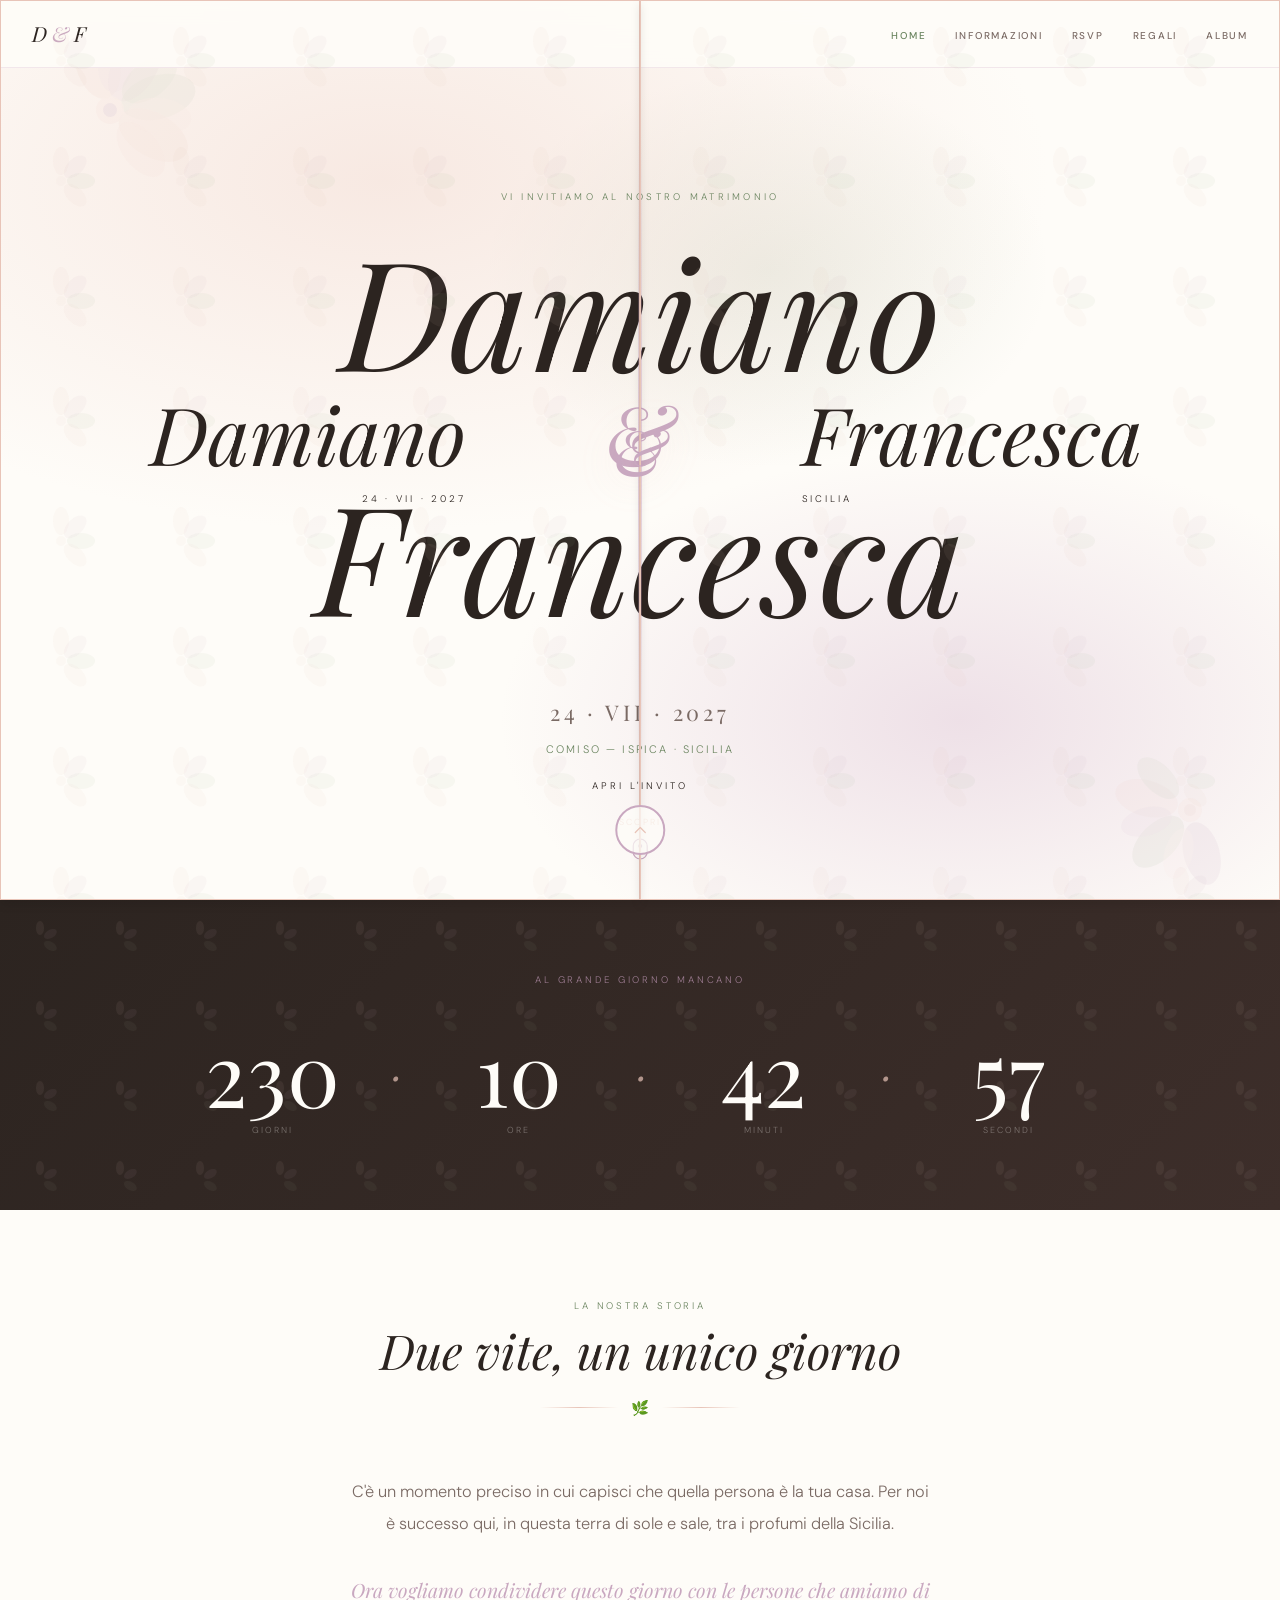
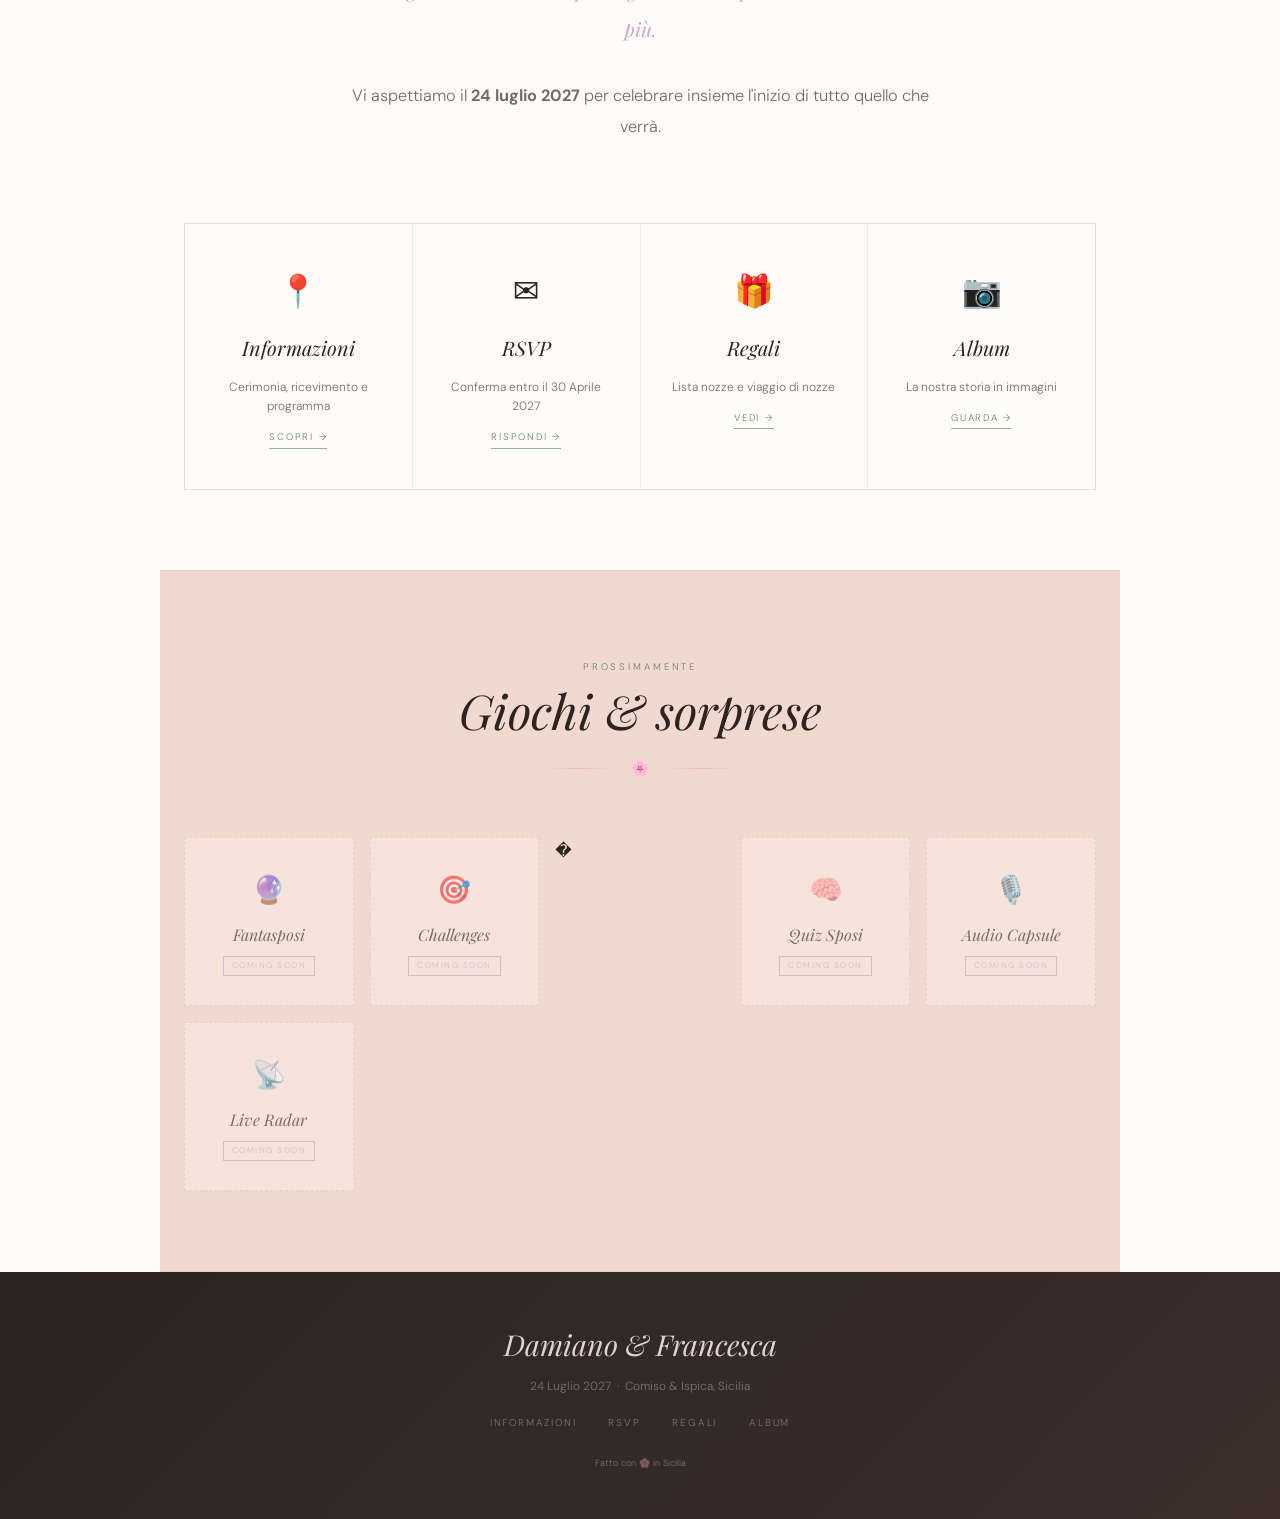
==== public/index.html @ 64312d25 "Update index.html" ====
<!DOCTYPE html>
<html lang="it">
<head>
<meta charset="UTF-8"/>
<meta name="viewport" content="width=device-width, initial-scale=1.0"/>
<meta name="description" content="Damiano & Francesca — Matrimonio 24 Luglio 2027, Comiso e Ispica"/>
<title>Damiano & Francesca — 24 · VII · 2027</title>
<link rel="preconnect" href="https://fonts.googleapis.com"/>
<link rel="preconnect" href="https://fonts.gstatic.com" crossorigin/>
<link href="https://fonts.googleapis.com/css2?family=Playfair+Display:ital,wght@0,400;0,700;1,400;1,700&family=DM+Sans:wght@300;400;500&display=swap" rel="stylesheet"/>
<link rel="stylesheet" href="css/style.css"/>
<link rel="stylesheet" href="css/door.css"/>
<style>
/* Nuovi stili per la porta pastello */
.door-half {
  background: linear-gradient(135deg, var(--petal), var(--mauve-lt)) !important;
  border: 1px solid var(--rose) !important;
  box-shadow: 0 4px 10px rgba(0,0,0,0.1) !important;
}

.door-name, .door-sub, .door-amp, .door-cta-txt {
  color: var(--ink) !important;
}

.door-amp {
  color: var(--mauve) !important;
}

.door-cta-ring {
  border: 2px solid var(--mauve) !important;
  background: rgba(254, 252, 248, 0.7) !important;
  color: var(--ink) !important;
}

.door-cta-ring:hover {
  background: var(--petal) !important;
}
</style>
<style>
/* Stili hero esistenti */
.hero{min-height:100svh;display:flex;flex-direction:column;align-items:center;justify-content:center;text-align:center;padding:8rem 1.5rem 5rem;position:relative;overflow:hidden}
.hero::before{content:'';position:absolute;inset:0;background:radial-gradient(ellipse 80% 60% at 30% 20%,rgba(242,217,208,.55) 0%,transparent 65%),radial-gradient(ellipse 60% 50% at 75% 80%,rgba(201,160,192,.3) 0%,transparent 60%),radial-gradient(ellipse 40% 40% at 60% 30%,rgba(155,175,142,.18) 0%,transparent 55%);pointer-events:none}
.hero-flower{position:absolute;opacity:.18;pointer-events:none}
.hero-flower--tl{top:-20px;left:-20px;width:260px;transform:rotate(-15deg)}
.hero-flower--br{bottom:-20px;right:-20px;width:220px;transform:rotate(165deg)}
.hero-ey{font-size:.6rem;letter-spacing:.34em;text-transform:uppercase;color:var(--sage-dk);margin-bottom:2.2rem;position:relative;z-index:1}
.hero-names{font-family:var(--fd);font-style:italic;font-weight:400;font-size:clamp(3.8rem,13vw,9.5rem);line-height:.9;color:var(--ink);position:relative;z-index:1}
.hero-names .amp{display:block;font-size:.55em;color:var(--mauve);margin:.2em 0}
.hero-petal-rule{display:flex;align-items:center;gap:1rem;margin:2.2rem auto;position:relative;z-index:1;max-width:200px}
.hero-petal-rule::before,.hero-petal-rule::after{content:'';flex:1;height:1px;background:linear-gradient(to right,transparent,var(--rose),transparent)}
.hero-date{font-family:var(--fd);font-size:clamp(.95rem,2.5vw,1.35rem);font-weight:400;letter-spacing:.18em;color:var(--mid);position:relative;z-index:1}
.hero-loc{font-size:.68rem;letter-spacing:.2em;text-transform:uppercase;color:var(--sage-dk);margin-top:.6rem;position:relative;z-index:1}
.hero-scroll{position:absolute;bottom:2.5rem;left:50%;transform:translateX(-50%);display:flex;flex-direction:column;align-items:center;gap:.5rem;animation:scrollBob 2s ease-in-out infinite;z-index:1}
.hero-scroll span{font-size:.55rem;letter-spacing:.22em;text-transform:uppercase;color:var(--rose)}
@keyframes scrollBob{0%,100%{transform:translateX(-50%) translateY(0)}50%{transform:translateX(-50%) translateY(7px)}}

.cd-section{background:linear-gradient(135deg,#2C2420 0%,#3D2E2A 100%);padding:4.5rem 1.5rem;text-align:center;position:relative;overflow:hidden}
.cd-section::before{content:'';position:absolute;inset:0;background-image:url("data:image/svg+xml,%3Csvg xmlns='http://www.w3.org/2000/svg' width='80' height='80'%3E%3Cellipse cx='40' cy='28' rx='4' ry='7' fill='%23E8C4B8' opacity='.07' transform='rotate(0 40 40)'/%3E%3Cellipse cx='40' cy='28' rx='4' ry='7' fill='%23C9A8C0' opacity='.07' transform='rotate(60 40 40)'/%3E%3Cellipse cx='40' cy='28' rx='4' ry='7' fill='%239BAF8E' opacity='.07' transform='rotate(120 40 40)'/%3E%3C/svg%3E");pointer-events:none}
.cd-top{font-size:.6rem;letter-spacing:.3em;text-transform:uppercase;color:rgba(201,160,192,.7);margin-bottom:2.5rem;position:relative;z-index:1}
#cd-wrap{display:flex;justify-content:center;align-items:center;gap:clamp(.8rem,4vw,3.5rem);flex-wrap:wrap;position:relative;z-index:1}
.cd-unit{display:flex;flex-direction:column;align-items:center;gap:.4rem}
.cd-num{font-family:var(--fd);font-weight:400;font-size:clamp(2.8rem,8vw,5.5rem);color:#FEFCF8;line-height:1;min-width:2.5ch;text-align:center}
.cd-lbl{font-size:.55rem;letter-spacing:.22em;text-transform:uppercase;color:rgba(254,252,248,.35)}
.cd-sep{font-family:var(--fd);font-style:italic;font-size:2.5rem;color:var(--rose);margin-bottom:1.2rem;opacity:.7}

.intro{max-width:580px;margin:0 auto;text-align:center;font-size:1.02rem;color:var(--mid);line-height:1.95}
.intro em{font-family:var(--fd);font-size:1.2em;font-style:italic;color:var(--mauve)}

.cards{display:grid;grid-template-columns:repeat(auto-fit,minmax(210px,1fr));gap:1px;background:var(--border);border:1px solid var(--border)}
.lcard{background:var(--milk);padding:2.5rem 1.5rem;text-align:center;display:flex;flex-direction:column;align-items:center;gap:.8rem;cursor:pointer;transition:background .2s,transform .22s}
.lcard:hover{background:var(--petal);transform:translateY(-4px)}
.lcard-icon{font-size:2rem}
.lcard-title{font-family:var(--fd);font-style:italic;font-size:1.25rem;color:var(--ink)}
.lcard-desc{font-size:.75rem;color:var(--mid);line-height:1.6}
.lcard-cta{font-size:.6rem;letter-spacing:.18em;text-transform:uppercase;color:var(--sage-dk);border-bottom:1px solid var(--sage);padding-bottom:2px}

.eng{background:var(--petal);border-top:1px solid var(--border);border-bottom:1px solid var(--border)}
.ph-grid{display:grid;grid-template-columns:repeat(auto-fit,minmax(140px,1fr));gap:1rem}
.ph-card{border:1.5px dashed rgba(201,160,192,.45);padding:1.8rem 1rem;text-align:center;opacity:.6;background:rgba(254,252,248,.5)}
.ph-icon{font-size:1.7rem;margin-bottom:.5rem}
.ph-title{font-family:var(--fd);font-style:italic;font-size:1rem;color:var(--ink)}
.ph-badge{display:inline-block;margin-top:.5rem;font-size:.52rem;letter-spacing:.18em;text-transform:uppercase;color:var(--mauve);border:1px solid var(--mauve);padding:2px 8px}
</style>
</head>
<body>

<canvas id="petal-canvas"></canvas>

<div id="door">
  <div class="door-half door-half--l">
    <div class="door-inner">
      <span class="door-name">Damiano</span>
      <span class="door-sub">24 · VII · 2027</span>
    </div>
  </div>
  <span class="door-amp">&amp;</span>
  <div class="door-half door-half--r">
    <div class="door-inner">
      <span class="door-name">Francesca</span>
      <span class="door-sub">Sicilia</span>
    </div>
  </div>
  <div class="door-cta">
    <span class="door-cta-txt">Apri l'invito</span>
    <button class="door-cta-ring" id="door-cta-btn" aria-label="Apri">
      <svg viewBox="0 0 24 24"><polyline points="18 15 12 9 6 15"/></svg>
    </button>
  </div>
</div>

<nav class="nav">
  <a class="nav-brand" href="index.html">D <span>&amp;</span> F</a>
  <button class="nav-toggle" aria-label="Menu"><span></span><span></span><span></span></button>
  <ul class="nav-links">
    <li><a href="index.html">Home</a></li>
    <li><a href="pages/info.html">Informazioni</a></li>
    <li><a href="pages/rsvp.html">RSVP</a></li>
    <li><a href="pages/regali.html">Regali</a></li>
    <li><a href="pages/album.html">Album</a></li>
  </ul>
</nav>

<section class="hero">
  <!-- Fiori SVG della hero, pastello esistente -->
  <svg class="hero-flower hero-flower--tl" viewBox="0 0 260 260" fill="none" xmlns="http://www.w3.org/2000/svg">
    <ellipse cx="130" cy="80" rx="22" ry="38" fill="#E8C4B8" opacity=".6" transform="rotate(0 130 130)"/>
    <ellipse cx="130" cy="80" rx="22" ry="38" fill="#C9A8C0" opacity=".5" transform="rotate(45 130 130)"/>
    <ellipse cx="130" cy="80" rx="22" ry="38" fill="#9BAF8E" opacity=".4" transform="rotate(90 130 130)"/>
    <ellipse cx="130" cy="80" rx="22" ry="38" fill="#E8C4B8" opacity=".5" transform="rotate(135 130 130)"/>
    <ellipse cx="130" cy="80" rx="18" ry="32" fill="#C9A8C0" opacity=".35" transform="rotate(22 130 130)"/>
    <ellipse cx="130" cy="80" rx="18" ry="32" fill="#9BAF8E" opacity=".35" transform="rotate(67 130 130)"/>
    <ellipse cx="130" cy="80" rx="18" ry="32" fill="#F2D9D0" opacity=".45" transform="rotate(112 130 130)"/>
    <ellipse cx="130" cy="80" rx="18" ry="32" fill="#E8C4B8" opacity=".35" transform="rotate(157 130 130)"/>
    <circle cx="130" cy="130" r="14" fill="#F2D9D0" opacity=".8"/>
    <circle cx="130" cy="130" r="7" fill="#C9A8C0" opacity=".9"/>
  </svg>
  <svg class="hero-flower hero-flower--br" viewBox="0 0 220 220" fill="none" xmlns="http://www.w3.org/2000/svg">
    <ellipse cx="110" cy="65" rx="18" ry="32" fill="#C9A8C0" opacity=".6" transform="rotate(0 110 110)"/>
    <ellipse cx="110" cy="65" rx="18" ry="32" fill="#9BAF8E" opacity=".5" transform="rotate(60 110 110)"/>
    <ellipse cx="110" cy="65" rx="18" ry="32" fill="#E8C4B8" opacity=".55" transform="rotate(120 110 110)"/>
    <ellipse cx="110" cy="65" rx="14" ry="26" fill="#F2D9D0" opacity=".4" transform="rotate(30 110 110)"/>
    <ellipse cx="110" cy="65" rx="14" ry="26" fill="#C9A8C0" opacity=".4" transform="rotate(90 110 110)"/>
    <ellipse cx="110" cy="65" rx="14" ry="26" fill="#9BAF8E" opacity=".4" transform="rotate(150 110 110)"/>
    <circle cx="110" cy="110" r="12" fill="#F2D9D0" opacity=".85"/>
    <circle cx="110" cy="110" r="6" fill="#E8C4B8" opacity=".9"/>
  </svg>

  <p class="hero-ey">Vi invitiamo al nostro matrimonio</p>
  <h1 class="hero-names">
    Damiano
    <span class="amp">&amp;</span>
    Francesca
  </h1>
  <div class="hero-petal-rule"></div>
  <p class="hero-date">24 &middot; VII &middot; 2027</p>
  <p class="hero-loc">Comiso &mdash; Ispica &middot; Sicilia</p>
  <div class="hero-scroll" aria-hidden="true">
    <span>scopri</span>
    <svg width="16" height="22" viewBox="0 0 16 22" fill="none">
      <rect x="1" y="1" width="14" height="20" rx="7" stroke="#C9A8C0" stroke-width="1.2"/>
      <circle cx="8" cy="7" r="2" fill="#C9A8C0">
        <animate attributeName="cy" values="7;13;7" dur="1.8s" repeatCount="indefinite"/>
        <animate attributeName="opacity" values="1;0.3;1" dur="1.8s" repeatCount="indefinite"/>
      </circle>
    </svg>
  </div>
</section>

<div class="cd-section">
  <p class="cd-top">Al grande giorno mancano</p>
  <div id="cd-wrap">
    <div class="cd-unit"><span class="cd-num" id="cd-d">000</span><span class="cd-lbl">Giorni</span></div>
    <span class="cd-sep">·</span>
    <div class="cd-unit"><span class="cd-num" id="cd-h">00</span><span class="cd-lbl">Ore</span></div>
    <span class="cd-sep">·</span>
    <div class="cd-unit"><span class="cd-num" id="cd-m">00</span><span class="cd-lbl">Minuti</span></div>
    <span class="cd-sep">·</span>
    <div class="cd-unit"><span class="cd-num" id="cd-s">00</span><span class="cd-lbl">Secondi</span></div>
  </div>
</div>

<section class="section reveal">
  <div class="section-header">
    <span class="section-tag">La nostra storia</span>
    <h2 class="section-title">Due vite, un unico giorno</h2>
    <div class="floral-rule"><span>🌿</span></div>
  </div>
  <div class="intro">
    <p>C'è un momento preciso in cui capisci che quella persona è la tua casa. Per noi è successo qui, in questa terra di sole e sale, tra i profumi della Sicilia.</p>
    <br>
    <p><em>Ora vogliamo condividere questo giorno con le persone che amiamo di più.</em></p>
    <br>
    <p>Vi aspettiamo il <strong>24 luglio 2027</strong> per celebrare insieme l'inizio di tutto quello che verrà.</p>
  </div>
</section>

<section class="section reveal" style="padding-top:0">
  <div class="cards">
    <a class="lcard" href="pages/info.html"><span class="lcard-icon">📍</span><span class="lcard-title">Informazioni</span><span class="lcard-desc">Cerimonia, ricevimento e programma</span><span class="lcard-cta">Scopri →</span></a>
    <a class="lcard" href="pages/rsvp.html"><span class="lcard-icon">✉️</span><span class="lcard-title">RSVP</span><span class="lcard-desc">Conferma entro il 30 Aprile 2027</span><span class="lcard-cta">Rispondi →</span></a>
    <a class="lcard" href="pages/regali.html"><span class="lcard-icon">🎁</span><span class="lcard-title">Regali</span><span class="lcard-desc">Lista nozze e viaggio di nozze</span><span class="lcard-cta">Vedi →</span></a>
    <a class="lcard" href="pages/album.html"><span class="lcard-icon">📷</span><span class="lcard-title">Album</span><span class="lcard-desc">La nostra storia in immagini</span><span class="lcard-cta">Guarda →</span></a>
  </div>
</section>

<section class="section eng reveal">
  <div class="section-header">
    <span class="section-tag">Prossimamente</span>
    <h2 class="section-title">Giochi & sorprese</h2>
    <div class="floral-rule"><span>🌸</span></div>
  </div>
  <div class="ph-grid">
    <div class="ph-card"><div class="ph-icon">🔮</div><div class="ph-title">Fantasposi</div><span class="ph-badge">Coming soon</span></div>
    <div class="ph-card"><div class="ph-icon">🎯</div><div class="ph-title">Challenges</div><span class="ph-badge">Coming soon</span></div>
�   <div class="ph-card"><div class="ph-icon">🧠</div><div class="ph-title">Quiz Sposi</div><span class="ph-badge">Coming soon</span></div>
    <div class="ph-card"><div class="ph-icon">🎙️</div><div class="ph-title">Audio Capsule</div><span class="ph-badge">Coming soon</span></div>
    <div class="ph-card"><div class="ph-icon">📡</div><div class="ph-title">Live Radar</div><span class="ph-badge">Coming soon</span></div>
  </div>
</section>

<footer class="site-footer">
  <div class="fn">Damiano & Francesca</div>
  <p>24 Luglio 2027 &nbsp;·&nbsp; Comiso &amp; Ispica, Sicilia</p>
  <ul class="fl">
    <li><a href="pages/info.html">Informazioni</a></li>
    <li><a href="pages/rsvp.html">RSVP</a></li>
    <li><a href="pages/regali.html">Regali</a></li>
    <li><a href="pages/album.html">Album</a></li>
  </ul>
  <p style="margin-top:1.5rem;font-size:.56rem">Fatto con 🌸 in Sicilia</p>
</footer>

<script src="js/door.js"></script>
<script src="js/countdown.js"></script>
<script src="js/nav.js"></script>
</body>
</html>
---- public/css/style.css ----
/* ============================================================
   DESIGN SYSTEM — Damiano & Francesca — 24 Luglio 2027
   Stile floreale pastello
   ============================================================ */
@import url('https://fonts.googleapis.com/css2?family=Playfair+Display:ital,wght@0,400;0,700;1,400;1,700&family=DM+Sans:wght@300;400;500&display=swap');

:root {
  --milk:    #FEFCF8;
  --petal:   #F2D9D0;
  --rose:    #E8C4B8;
  --mauve:   #C9A8C0;
  --sage:    #9BAF8E;
  --sage-dk: #6B8560;
  --ink:     #2C2420;
  --mid:     #7A6A64;
  --border:  rgba(201,160,192,0.22);
  --fd: 'Playfair Display', Georgia, serif;
  --fb: 'DM Sans', system-ui, sans-serif;
  --ease: cubic-bezier(.4,0,.2,1);
  --door-ease: cubic-bezier(.77,0,.18,1);
}

*,*::before,*::after{box-sizing:border-box;margin:0;padding:0}
html{scroll-behavior:smooth;-webkit-text-size-adjust:100%}
body{background:var(--milk);color:var(--ink);font-family:var(--fb);font-weight:300;line-height:1.7;overflow-x:hidden}
img{display:block;max-width:100%}
a{color:inherit;text-decoration:none}
button{cursor:pointer;border:none;background:none;font-family:inherit}

::-webkit-scrollbar{width:5px}
::-webkit-scrollbar-track{background:var(--petal)}
::-webkit-scrollbar-thumb{background:var(--mauve);border-radius:3px}

/* ── NAV ────────────────────────────────────────────────── */
.nav{
  position:fixed;top:0;left:0;right:0;z-index:500;
  display:flex;justify-content:space-between;align-items:center;
  padding:1rem 2rem;
  background:rgba(254,252,248,.92);
  backdrop-filter:blur(14px);-webkit-backdrop-filter:blur(14px);
  border-bottom:1px solid var(--border);
}
.nav-brand{font-family:var(--fd);font-style:italic;font-size:1.3rem;color:var(--ink)}
.nav-brand span{color:var(--mauve)}
.nav-links{display:flex;gap:1.8rem;list-style:none}
.nav-links a{font-size:.62rem;font-weight:500;letter-spacing:.18em;text-transform:uppercase;color:var(--mid);transition:color .2s}
.nav-links a:hover,.nav-links a.active{color:var(--sage-dk)}

.nav-toggle{display:none;flex-direction:column;gap:5px;padding:4px}
.nav-toggle span{display:block;width:24px;height:1.5px;background:var(--ink);transition:all .3s}
.nav-toggle.open span:nth-child(1){transform:translateY(6.5px) rotate(45deg)}
.nav-toggle.open span:nth-child(2){opacity:0}
.nav-toggle.open span:nth-child(3){transform:translateY(-6.5px) rotate(-45deg)}

@media(max-width:700px){
  .nav-toggle{display:flex}
  .nav-links{display:none;position:absolute;top:100%;left:0;right:0;flex-direction:column;background:var(--milk);border-bottom:1px solid var(--border);padding:1.5rem 2rem;gap:1.2rem}
  .nav-links.open{display:flex}
}

/* ── PAGE HERO ──────────────────────────────────────────── */
.page-hero{
  padding:9rem 1.5rem 4rem;text-align:center;
  background:linear-gradient(160deg,var(--petal) 0%,var(--milk) 100%);
  border-bottom:1px solid var(--border);
  position:relative;overflow:hidden;
}
.page-hero::before{
  content:'';position:absolute;inset:0;
  background:radial-gradient(ellipse 70% 80% at 50% 0%, rgba(201,160,192,.2) 0%, transparent 65%);
  pointer-events:none;
}
.page-hero-ey{font-size:.6rem;letter-spacing:.32em;text-transform:uppercase;color:var(--sage-dk);margin-bottom:.8rem;position:relative;z-index:1}
.page-hero-title{font-family:var(--fd);font-style:italic;font-weight:400;font-size:clamp(2.6rem,7vw,4.5rem);color:var(--ink);line-height:1;position:relative;z-index:1}
.page-hero-sub{font-size:.9rem;color:var(--mid);max-width:440px;margin:.9rem auto 0;line-height:1.8;position:relative;z-index:1}

/* ── SECTION ────────────────────────────────────────────── */
.section{padding:5rem 1.5rem;max-width:960px;margin:0 auto}
.section-header{text-align:center;margin-bottom:3.5rem}
.section-tag{display:inline-block;font-size:.6rem;letter-spacing:.3em;text-transform:uppercase;color:var(--sage-dk);margin-bottom:.6rem}
.section-title{font-family:var(--fd);font-style:italic;font-weight:400;font-size:clamp(1.9rem,5vw,3rem);line-height:1.1;color:var(--ink)}
.floral-rule{display:flex;align-items:center;gap:.8rem;margin:1.2rem auto 0;max-width:200px}
.floral-rule::before,.floral-rule::after{content:'';flex:1;height:1px;background:linear-gradient(to right,transparent,var(--rose),transparent)}
.floral-rule span{font-size:.9rem}

/* ── BUTTONS ────────────────────────────────────────────── */
.btn{display:inline-block;padding:.85rem 2.6rem;font-size:.68rem;font-weight:500;letter-spacing:.2em;text-transform:uppercase;transition:all .2s;border:none;cursor:pointer;font-family:var(--fb)}
.btn-primary{background:linear-gradient(135deg,var(--mauve),var(--rose));color:var(--milk)}
.btn-primary:hover{opacity:.88;transform:translateY(-2px);box-shadow:0 8px 24px rgba(201,160,192,.4)}
.btn-primary:disabled{opacity:.6;pointer-events:none}
.btn-primary.loading::after{content:'';display:inline-block;width:13px;height:13px;border:2px solid rgba(254,252,248,.4);border-top-color:var(--milk);border-radius:50%;animation:spin .7s linear infinite;margin-left:.8rem;vertical-align:middle}
@keyframes spin{to{transform:rotate(360deg)}}

/* ── FORM FIELDS ────────────────────────────────────────── */
.field{display:flex;flex-direction:column;gap:.4rem}
.field label{font-size:.6rem;letter-spacing:.2em;text-transform:uppercase;color:var(--mid)}
.field input,.field select,.field textarea{
  width:100%;padding:.85rem 1rem;border:1px solid var(--border);background:transparent;
  font-family:var(--fb);font-size:.9rem;color:var(--ink);border-radius:0;outline:none;
  transition:border-color .2s;appearance:none;-webkit-appearance:none;
}
.field input::placeholder,.field textarea::placeholder{color:rgba(122,106,100,.5)}
.field input:focus,.field select:focus,.field textarea:focus{border-color:var(--mauve)}
.field textarea{resize:vertical;min-height:110px}
.sel-wrap{position:relative}
.sel-wrap::after{content:'▾';position:absolute;right:1rem;top:50%;transform:translateY(-50%);color:var(--mauve);pointer-events:none;font-size:.75rem}
.field.err input,.field.err select,.field.err textarea{border-color:#c0392b}
.field-err{font-size:.65rem;color:#c0392b;margin-top:.3rem;display:none}
.field.err .field-err{display:block}

/* ── CARD ───────────────────────────────────────────────── */
.card{background:var(--milk);border:1px solid var(--border);padding:2.5rem 2rem;position:relative;transition:transform .25s,box-shadow .25s}
.card:hover{transform:translateY(-4px);box-shadow:0 14px 40px rgba(44,36,32,.08)}
.card::before{content:'';position:absolute;top:0;left:0;right:0;height:3px;background:linear-gradient(90deg,var(--rose),var(--mauve),var(--sage))}

/* ── FOOTER ─────────────────────────────────────────────── */
.site-footer{background:linear-gradient(135deg,#2C2420,#3D2E2A);color:rgba(254,252,248,.35);text-align:center;padding:3rem 1.5rem;font-size:.74rem}
.site-footer .fn{font-family:var(--fd);font-style:italic;font-size:1.8rem;color:rgba(254,252,248,.82);margin-bottom:.4rem}
.site-footer .fl{display:flex;justify-content:center;gap:2rem;margin-top:1rem;list-style:none}
.site-footer .fl a{font-size:.62rem;letter-spacing:.18em;text-transform:uppercase;color:rgba(254,252,248,.35);transition:color .2s}
.site-footer .fl a:hover{color:var(--rose)}

/* ── REVEAL ─────────────────────────────────────────────── */
.reveal{opacity:0;transform:translateY(26px);transition:opacity .7s var(--ease),transform .7s var(--ease)}
.reveal.visible{opacity:1;transform:none}

/* ── TOAST ──────────────────────────────────────────────── */
.toast{position:fixed;bottom:2rem;left:50%;transform:translateX(-50%) translateY(200%);background:var(--sage-dk);color:var(--milk);padding:.9rem 2rem;font-size:.82rem;z-index:9999;transition:transform .4s var(--ease);white-space:nowrap;pointer-events:none}
.toast.show{transform:translateX(-50%) translateY(0)}
---- public/css/door.css ----
/* ============================================================
   DOOR ANIMATION — floreale pastello
   ============================================================ */
#door{position:fixed;inset:0;z-index:9000;display:flex;cursor:pointer}

.door-half{
  width:50%;height:100%;
  background:linear-gradient(160deg,#2C2420 0%,#3D2E2A 100%);
  display:flex;align-items:center;justify-content:center;
  transition:transform 1.3s var(--door-ease);
  will-change:transform;overflow:hidden;position:relative;
}

/* floral SVG pattern inciso */
.door-half::before{
  content:'';position:absolute;inset:0;
  background-image:url("data:image/svg+xml,%3Csvg xmlns='http://www.w3.org/2000/svg' width='120' height='120'%3E%3Cellipse cx='60' cy='40' rx='8' ry='14' fill='%23E8C4B8' opacity='.1' transform='rotate(0 60 60)'/%3E%3Cellipse cx='60' cy='40' rx='8' ry='14' fill='%23C9A8C0' opacity='.1' transform='rotate(45 60 60)'/%3E%3Cellipse cx='60' cy='40' rx='8' ry='14' fill='%239BAF8E' opacity='.1' transform='rotate(90 60 60)'/%3E%3Cellipse cx='60' cy='40' rx='8' ry='14' fill='%23E8C4B8' opacity='.1' transform='rotate(135 60 60)'/%3E%3Ccircle cx='60' cy='60' r='5' fill='%23F2D9D0' opacity='.15'/%3E%3C/svg%3E");
  opacity:.7;
}

.door-half--l::after{content:'';position:absolute;right:0;top:15%;bottom:15%;width:1px;background:linear-gradient(to bottom,transparent,rgba(201,160,192,.5),transparent)}
.door-half--r::after{content:'';position:absolute;left:0;top:15%;bottom:15%;width:1px;background:linear-gradient(to bottom,transparent,rgba(201,160,192,.5),transparent)}

.door-inner{position:relative;z-index:1;display:flex;flex-direction:column;align-items:center;gap:.5rem;text-align:center;padding:0 2rem}
.door-half--l .door-inner{align-items:flex-end;padding-right:3.5rem}
.door-half--r .door-inner{align-items:flex-start;padding-left:3.5rem}

.door-name{
  font-family:var(--fd);font-style:italic;font-weight:400;
  font-size:clamp(2.4rem,7vw,5rem);color:#FEFCF8;line-height:1;white-space:nowrap;
}
.door-sub{font-size:.6rem;letter-spacing:.3em;text-transform:uppercase;color:rgba(201,160,192,.6);margin-top:.6rem}

.door-amp{
  position:absolute;left:50%;top:50%;transform:translate(-50%,-50%);
  font-family:var(--fd);font-style:italic;font-size:clamp(2rem,5vw,4rem);
  color:var(--rose);z-index:9001;pointer-events:none;transition:opacity .4s;
  text-shadow:0 0 40px rgba(232,196,184,.3);
}

.door-cta{
  position:absolute;bottom:2.8rem;left:50%;transform:translateX(-50%);z-index:9002;
  display:flex;flex-direction:column;align-items:center;gap:.7rem;
  animation:ctaFloat 2.4s ease-in-out infinite;
}
@keyframes ctaFloat{
  0%,100%{transform:translateX(-50%) translateY(0);opacity:.75}
  50%{transform:translateX(-50%) translateY(-8px);opacity:1}
}
.door-cta-txt{font-size:.6rem;letter-spacing:.3em;text-transform:uppercase;color:rgba(254,252,248,.45);font-family:var(--fb)}
.door-cta-ring{
  width:50px;height:50px;border-radius:50%;
  border:1px solid rgba(201,160,192,.45);background:rgba(201,160,192,.1);
  display:flex;align-items:center;justify-content:center;transition:background .2s;
}
.door-cta-ring:hover{background:rgba(201,160,192,.2)}
.door-cta-ring svg{width:20px;height:20px;stroke:var(--rose);fill:none;stroke-width:1.5;stroke-linecap:round;stroke-linejoin:round}

#door.opening .door-half--l{transform:translateX(-100%)}
#door.opening .door-half--r{transform:translateX(100%)}
#door.opening .door-amp{opacity:0}
#door.opening .door-cta{opacity:0;pointer-events:none}
#door.gone{display:none}

@media(max-width:500px){
  .door-half--l .door-inner{padding-right:1.5rem}
  .door-half--r .door-inner{padding-left:1.5rem}
}

/* ── PETAL CANVAS ───────────────────────────────────────── */
#petal-canvas{position:fixed;inset:0;pointer-events:none;z-index:8999;opacity:0;transition:opacity .5s}
#petal-canvas.active{opacity:1}
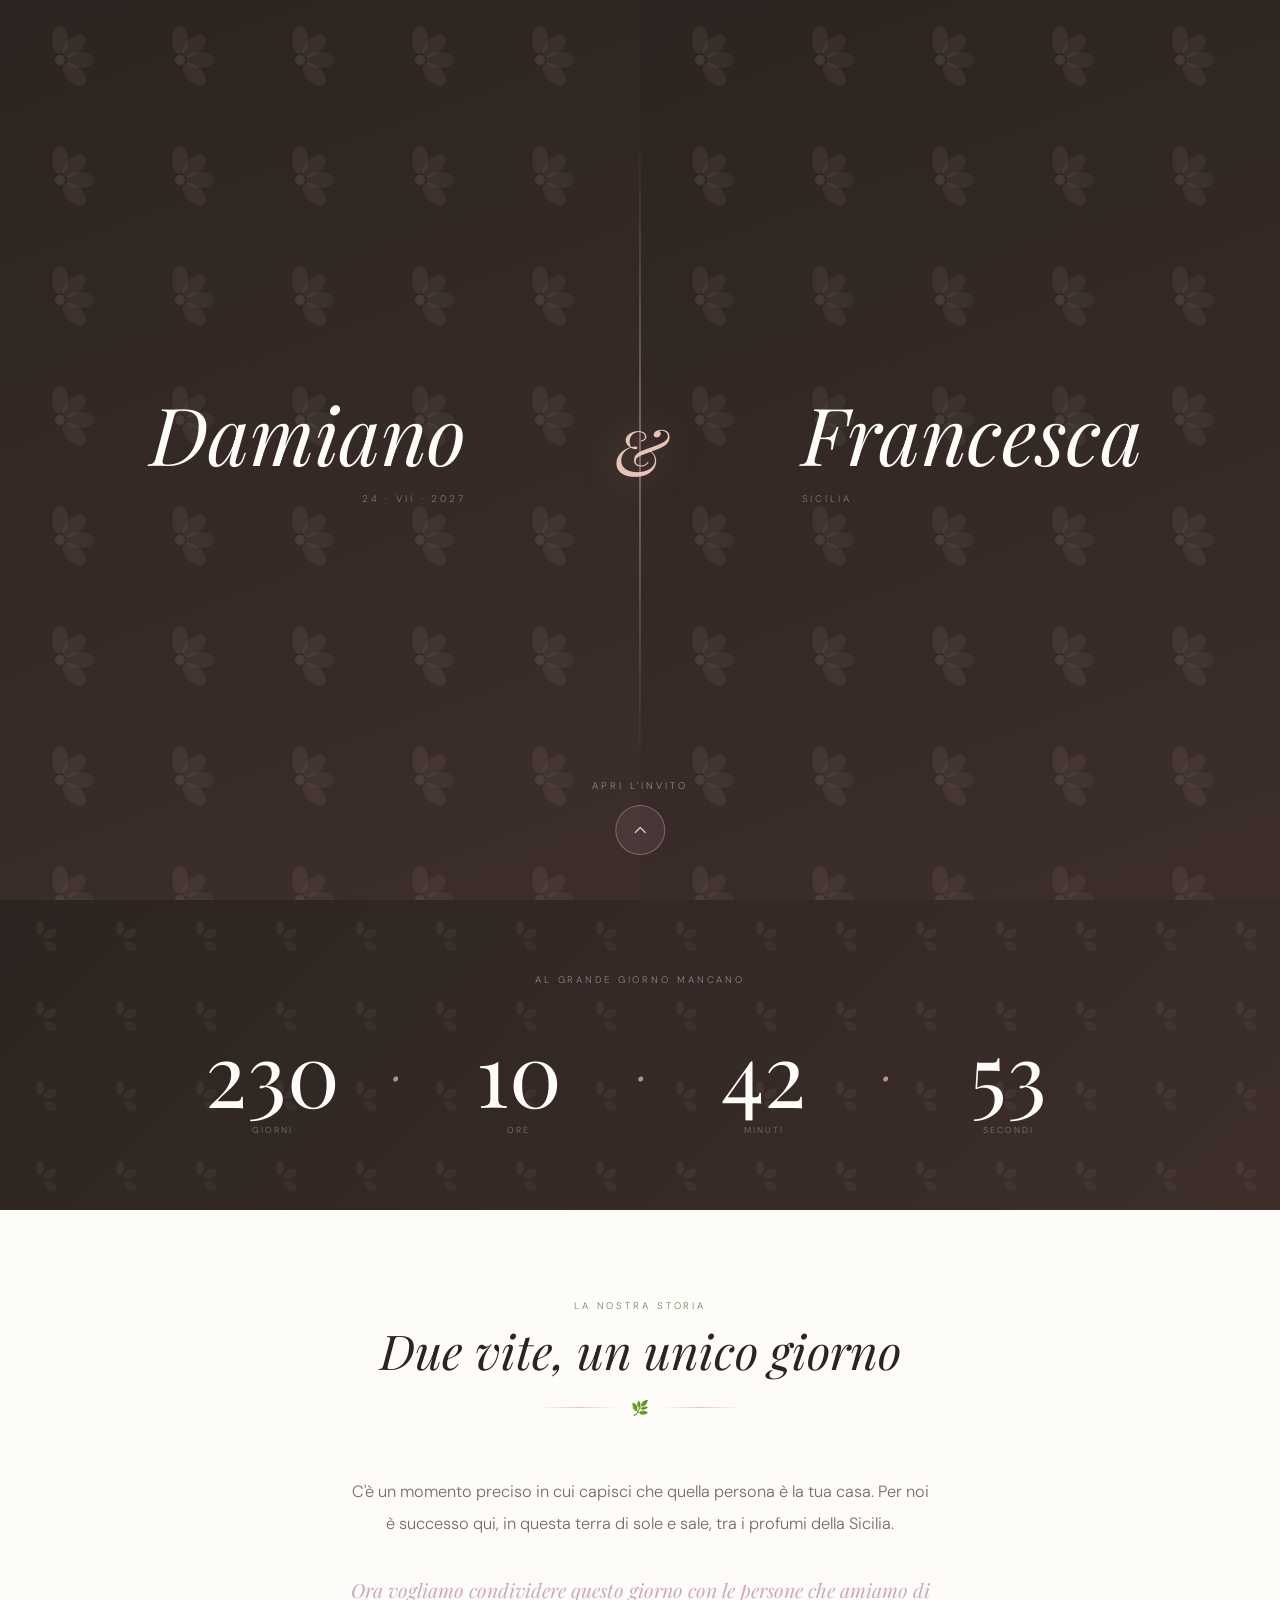
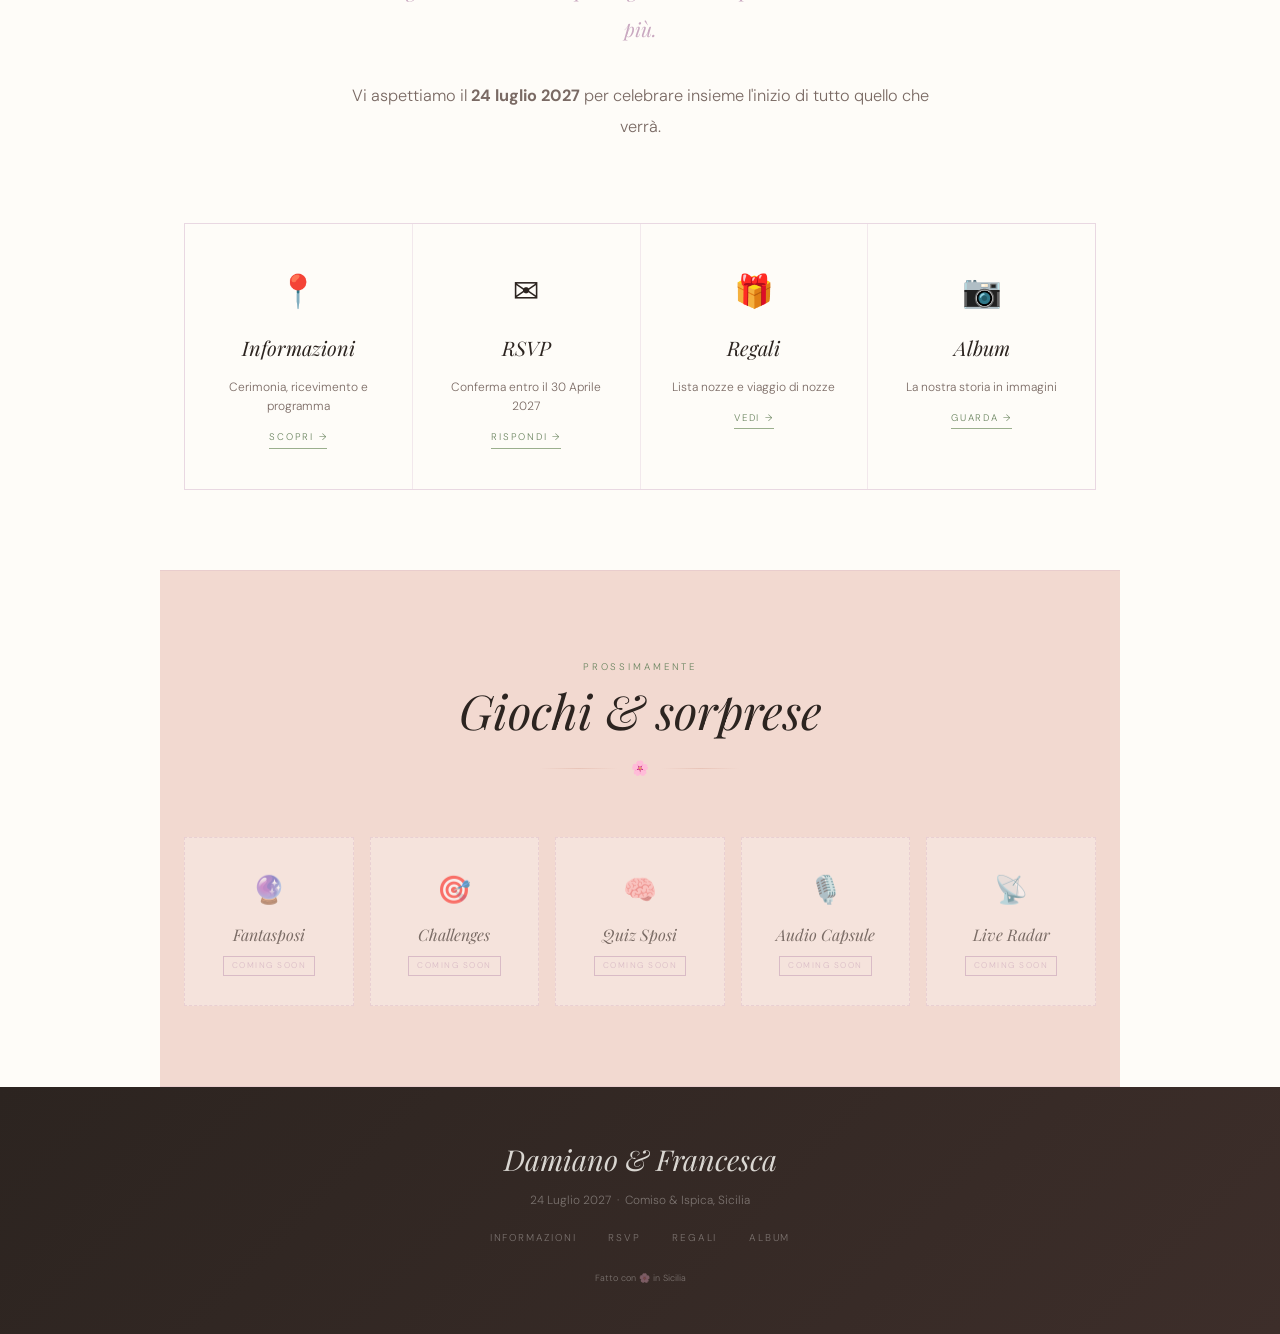
==== commit e295fe6c: "Update index.html" ====
--- a/public/index.html
+++ b/public/index.html
@@ -11,33 +11,6 @@
 <link rel="stylesheet" href="css/style.css"/>
 <link rel="stylesheet" href="css/door.css"/>
 <style>
-/* Nuovi stili per la porta pastello */
-.door-half {
-  background: linear-gradient(135deg, var(--petal), var(--mauve-lt)) !important;
-  border: 1px solid var(--rose) !important;
-  box-shadow: 0 4px 10px rgba(0,0,0,0.1) !important;
-}
-
-.door-name, .door-sub, .door-amp, .door-cta-txt {
-  color: var(--ink) !important;
-}
-
-.door-amp {
-  color: var(--mauve) !important;
-}
-
-.door-cta-ring {
-  border: 2px solid var(--mauve) !important;
-  background: rgba(254, 252, 248, 0.7) !important;
-  color: var(--ink) !important;
-}
-
-.door-cta-ring:hover {
-  background: var(--petal) !important;
-}
-</style>
-<style>
-/* Stili hero esistenti */
 .hero{min-height:100svh;display:flex;flex-direction:column;align-items:center;justify-content:center;text-align:center;padding:8rem 1.5rem 5rem;position:relative;overflow:hidden}
 .hero::before{content:'';position:absolute;inset:0;background:radial-gradient(ellipse 80% 60% at 30% 20%,rgba(242,217,208,.55) 0%,transparent 65%),radial-gradient(ellipse 60% 50% at 75% 80%,rgba(201,160,192,.3) 0%,transparent 60%),radial-gradient(ellipse 40% 40% at 60% 30%,rgba(155,175,142,.18) 0%,transparent 55%);pointer-events:none}
 .hero-flower{position:absolute;opacity:.18;pointer-events:none}
@@ -121,7 +94,6 @@
 </nav>
 
 <section class="hero">
-  <!-- Fiori SVG della hero, pastello esistente -->
   <svg class="hero-flower hero-flower--tl" viewBox="0 0 260 260" fill="none" xmlns="http://www.w3.org/2000/svg">
     <ellipse cx="130" cy="80" rx="22" ry="38" fill="#E8C4B8" opacity=".6" transform="rotate(0 130 130)"/>
     <ellipse cx="130" cy="80" rx="22" ry="38" fill="#C9A8C0" opacity=".5" transform="rotate(45 130 130)"/>
@@ -212,7 +184,7 @@
   <div class="ph-grid">
     <div class="ph-card"><div class="ph-icon">🔮</div><div class="ph-title">Fantasposi</div><span class="ph-badge">Coming soon</span></div>
     <div class="ph-card"><div class="ph-icon">🎯</div><div class="ph-title">Challenges</div><span class="ph-badge">Coming soon</span></div>
-�   <div class="ph-card"><div class="ph-icon">🧠</div><div class="ph-title">Quiz Sposi</div><span class="ph-badge">Coming soon</span></div>
+    <div class="ph-card"><div class="ph-icon">🧠</div><div class="ph-title">Quiz Sposi</div><span class="ph-badge">Coming soon</span></div>
     <div class="ph-card"><div class="ph-icon">🎙️</div><div class="ph-title">Audio Capsule</div><span class="ph-badge">Coming soon</span></div>
     <div class="ph-card"><div class="ph-icon">📡</div><div class="ph-title">Live Radar</div><span class="ph-badge">Coming soon</span></div>
   </div>
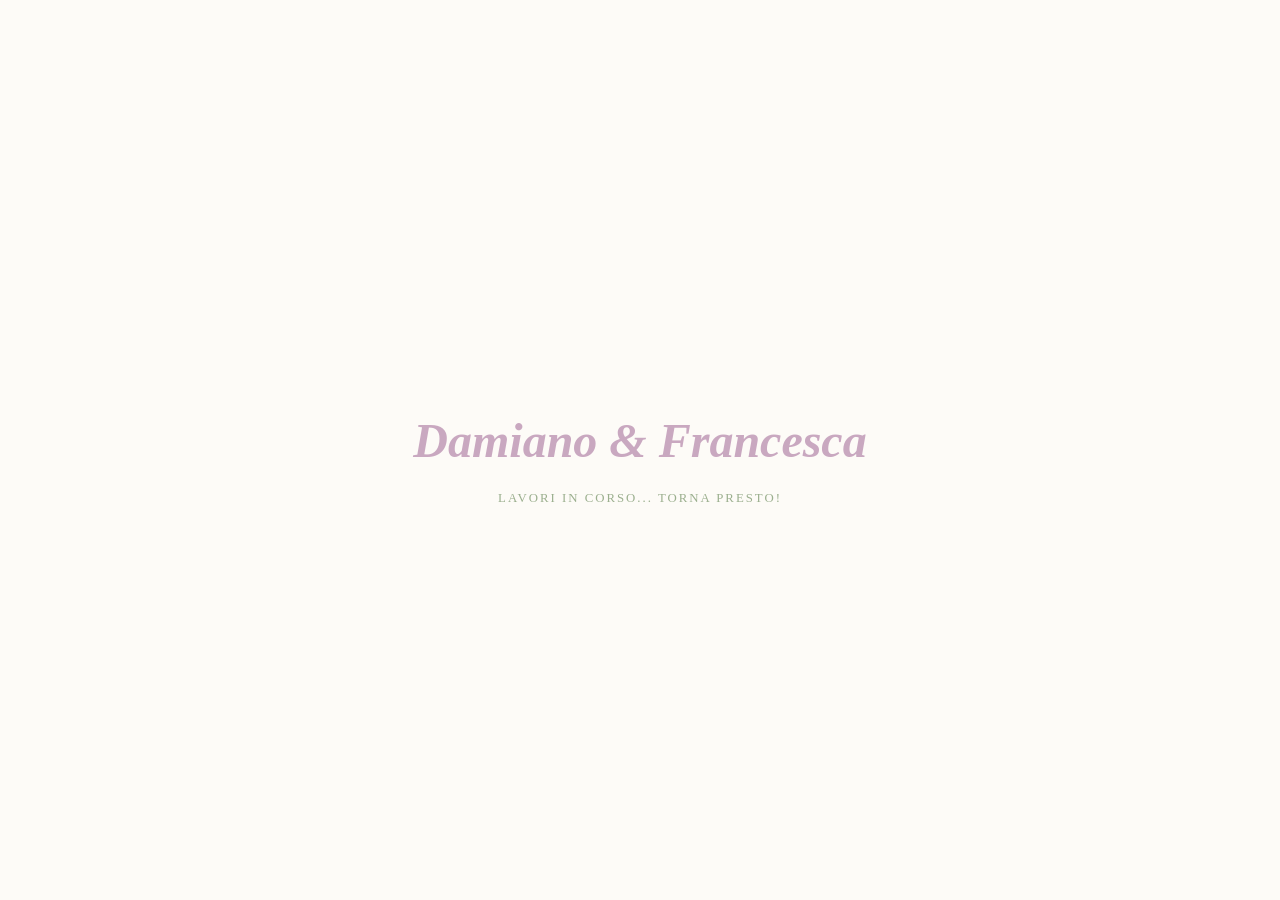
==== commit 8a9b522e: "Create index.html" ====
--- a/public/index.html
+++ b/public/index.html
@@ -1,209 +1,28 @@
 <!DOCTYPE html>
 <html lang="it">
 <head>
-<meta charset="UTF-8"/>
-<meta name="viewport" content="width=device-width, initial-scale=1.0"/>
-<meta name="description" content="Damiano & Francesca — Matrimonio 24 Luglio 2027, Comiso e Ispica"/>
-<title>Damiano & Francesca — 24 · VII · 2027</title>
-<link rel="preconnect" href="https://fonts.googleapis.com"/>
-<link rel="preconnect" href="https://fonts.gstatic.com" crossorigin/>
-<link href="https://fonts.googleapis.com/css2?family=Playfair+Display:ital,wght@0,400;0,700;1,400;1,700&family=DM+Sans:wght@300;400;500&display=swap" rel="stylesheet"/>
-<link rel="stylesheet" href="css/style.css"/>
-<link rel="stylesheet" href="css/door.css"/>
-<style>
-.hero{min-height:100svh;display:flex;flex-direction:column;align-items:center;justify-content:center;text-align:center;padding:8rem 1.5rem 5rem;position:relative;overflow:hidden}
-.hero::before{content:'';position:absolute;inset:0;background:radial-gradient(ellipse 80% 60% at 30% 20%,rgba(242,217,208,.55) 0%,transparent 65%),radial-gradient(ellipse 60% 50% at 75% 80%,rgba(201,160,192,.3) 0%,transparent 60%),radial-gradient(ellipse 40% 40% at 60% 30%,rgba(155,175,142,.18) 0%,transparent 55%);pointer-events:none}
-.hero-flower{position:absolute;opacity:.18;pointer-events:none}
-.hero-flower--tl{top:-20px;left:-20px;width:260px;transform:rotate(-15deg)}
-.hero-flower--br{bottom:-20px;right:-20px;width:220px;transform:rotate(165deg)}
-.hero-ey{font-size:.6rem;letter-spacing:.34em;text-transform:uppercase;color:var(--sage-dk);margin-bottom:2.2rem;position:relative;z-index:1}
-.hero-names{font-family:var(--fd);font-style:italic;font-weight:400;font-size:clamp(3.8rem,13vw,9.5rem);line-height:.9;color:var(--ink);position:relative;z-index:1}
-.hero-names .amp{display:block;font-size:.55em;color:var(--mauve);margin:.2em 0}
-.hero-petal-rule{display:flex;align-items:center;gap:1rem;margin:2.2rem auto;position:relative;z-index:1;max-width:200px}
-.hero-petal-rule::before,.hero-petal-rule::after{content:'';flex:1;height:1px;background:linear-gradient(to right,transparent,var(--rose),transparent)}
-.hero-date{font-family:var(--fd);font-size:clamp(.95rem,2.5vw,1.35rem);font-weight:400;letter-spacing:.18em;color:var(--mid);position:relative;z-index:1}
-.hero-loc{font-size:.68rem;letter-spacing:.2em;text-transform:uppercase;color:var(--sage-dk);margin-top:.6rem;position:relative;z-index:1}
-.hero-scroll{position:absolute;bottom:2.5rem;left:50%;transform:translateX(-50%);display:flex;flex-direction:column;align-items:center;gap:.5rem;animation:scrollBob 2s ease-in-out infinite;z-index:1}
-.hero-scroll span{font-size:.55rem;letter-spacing:.22em;text-transform:uppercase;color:var(--rose)}
-@keyframes scrollBob{0%,100%{transform:translateX(-50%) translateY(0)}50%{transform:translateX(-50%) translateY(7px)}}
-
-.cd-section{background:linear-gradient(135deg,#2C2420 0%,#3D2E2A 100%);padding:4.5rem 1.5rem;text-align:center;position:relative;overflow:hidden}
-.cd-section::before{content:'';position:absolute;inset:0;background-image:url("data:image/svg+xml,%3Csvg xmlns='http://www.w3.org/2000/svg' width='80' height='80'%3E%3Cellipse cx='40' cy='28' rx='4' ry='7' fill='%23E8C4B8' opacity='.07' transform='rotate(0 40 40)'/%3E%3Cellipse cx='40' cy='28' rx='4' ry='7' fill='%23C9A8C0' opacity='.07' transform='rotate(60 40 40)'/%3E%3Cellipse cx='40' cy='28' rx='4' ry='7' fill='%239BAF8E' opacity='.07' transform='rotate(120 40 40)'/%3E%3C/svg%3E");pointer-events:none}
-.cd-top{font-size:.6rem;letter-spacing:.3em;text-transform:uppercase;color:rgba(201,160,192,.7);margin-bottom:2.5rem;position:relative;z-index:1}
-#cd-wrap{display:flex;justify-content:center;align-items:center;gap:clamp(.8rem,4vw,3.5rem);flex-wrap:wrap;position:relative;z-index:1}
-.cd-unit{display:flex;flex-direction:column;align-items:center;gap:.4rem}
-.cd-num{font-family:var(--fd);font-weight:400;font-size:clamp(2.8rem,8vw,5.5rem);color:#FEFCF8;line-height:1;min-width:2.5ch;text-align:center}
-.cd-lbl{font-size:.55rem;letter-spacing:.22em;text-transform:uppercase;color:rgba(254,252,248,.35)}
-.cd-sep{font-family:var(--fd);font-style:italic;font-size:2.5rem;color:var(--rose);margin-bottom:1.2rem;opacity:.7}
-
-.intro{max-width:580px;margin:0 auto;text-align:center;font-size:1.02rem;color:var(--mid);line-height:1.95}
-.intro em{font-family:var(--fd);font-size:1.2em;font-style:italic;color:var(--mauve)}
-
-.cards{display:grid;grid-template-columns:repeat(auto-fit,minmax(210px,1fr));gap:1px;background:var(--border);border:1px solid var(--border)}
-.lcard{background:var(--milk);padding:2.5rem 1.5rem;text-align:center;display:flex;flex-direction:column;align-items:center;gap:.8rem;cursor:pointer;transition:background .2s,transform .22s}
-.lcard:hover{background:var(--petal);transform:translateY(-4px)}
-.lcard-icon{font-size:2rem}
-.lcard-title{font-family:var(--fd);font-style:italic;font-size:1.25rem;color:var(--ink)}
-.lcard-desc{font-size:.75rem;color:var(--mid);line-height:1.6}
-.lcard-cta{font-size:.6rem;letter-spacing:.18em;text-transform:uppercase;color:var(--sage-dk);border-bottom:1px solid var(--sage);padding-bottom:2px}
-
-.eng{background:var(--petal);border-top:1px solid var(--border);border-bottom:1px solid var(--border)}
-.ph-grid{display:grid;grid-template-columns:repeat(auto-fit,minmax(140px,1fr));gap:1rem}
-.ph-card{border:1.5px dashed rgba(201,160,192,.45);padding:1.8rem 1rem;text-align:center;opacity:.6;background:rgba(254,252,248,.5)}
-.ph-icon{font-size:1.7rem;margin-bottom:.5rem}
-.ph-title{font-family:var(--fd);font-style:italic;font-size:1rem;color:var(--ink)}
-.ph-badge{display:inline-block;margin-top:.5rem;font-size:.52rem;letter-spacing:.18em;text-transform:uppercase;color:var(--mauve);border:1px solid var(--mauve);padding:2px 8px}
-</style>
+  <meta charset="UTF-8">
+  <meta name="viewport" content="width=device-width, initial-scale=1.0">
+  <title>Damiano & Francesca</title>
+  <style>
+    body {
+      background-color: #FDFBF7;
+      color: #2C2420;
+      font-family: 'Georgia', serif;
+      display: flex;
+      flex-direction: column;
+      align-items: center;
+      justify-content: center;
+      height: 100vh;
+      margin: 0;
+      text-align: center;
+    }
+    h1 { font-style: italic; color: #C9A8C0; font-size: 3rem; margin-bottom: 10px; }
+    p { letter-spacing: 2px; text-transform: uppercase; font-size: 0.8rem; color: #9BAF8E; }
+  </style>
 </head>
 <body>
-
-<canvas id="petal-canvas"></canvas>
-
-<div id="door">
-  <div class="door-half door-half--l">
-    <div class="door-inner">
-      <span class="door-name">Damiano</span>
-      <span class="door-sub">24 · VII · 2027</span>
-    </div>
-  </div>
-  <span class="door-amp">&amp;</span>
-  <div class="door-half door-half--r">
-    <div class="door-inner">
-      <span class="door-name">Francesca</span>
-      <span class="door-sub">Sicilia</span>
-    </div>
-  </div>
-  <div class="door-cta">
-    <span class="door-cta-txt">Apri l'invito</span>
-    <button class="door-cta-ring" id="door-cta-btn" aria-label="Apri">
-      <svg viewBox="0 0 24 24"><polyline points="18 15 12 9 6 15"/></svg>
-    </button>
-  </div>
-</div>
-
-<nav class="nav">
-  <a class="nav-brand" href="index.html">D <span>&amp;</span> F</a>
-  <button class="nav-toggle" aria-label="Menu"><span></span><span></span><span></span></button>
-  <ul class="nav-links">
-    <li><a href="index.html">Home</a></li>
-    <li><a href="pages/info.html">Informazioni</a></li>
-    <li><a href="pages/rsvp.html">RSVP</a></li>
-    <li><a href="pages/regali.html">Regali</a></li>
-    <li><a href="pages/album.html">Album</a></li>
-  </ul>
-</nav>
-
-<section class="hero">
-  <svg class="hero-flower hero-flower--tl" viewBox="0 0 260 260" fill="none" xmlns="http://www.w3.org/2000/svg">
-    <ellipse cx="130" cy="80" rx="22" ry="38" fill="#E8C4B8" opacity=".6" transform="rotate(0 130 130)"/>
-    <ellipse cx="130" cy="80" rx="22" ry="38" fill="#C9A8C0" opacity=".5" transform="rotate(45 130 130)"/>
-    <ellipse cx="130" cy="80" rx="22" ry="38" fill="#9BAF8E" opacity=".4" transform="rotate(90 130 130)"/>
-    <ellipse cx="130" cy="80" rx="22" ry="38" fill="#E8C4B8" opacity=".5" transform="rotate(135 130 130)"/>
-    <ellipse cx="130" cy="80" rx="18" ry="32" fill="#C9A8C0" opacity=".35" transform="rotate(22 130 130)"/>
-    <ellipse cx="130" cy="80" rx="18" ry="32" fill="#9BAF8E" opacity=".35" transform="rotate(67 130 130)"/>
-    <ellipse cx="130" cy="80" rx="18" ry="32" fill="#F2D9D0" opacity=".45" transform="rotate(112 130 130)"/>
-    <ellipse cx="130" cy="80" rx="18" ry="32" fill="#E8C4B8" opacity=".35" transform="rotate(157 130 130)"/>
-    <circle cx="130" cy="130" r="14" fill="#F2D9D0" opacity=".8"/>
-    <circle cx="130" cy="130" r="7" fill="#C9A8C0" opacity=".9"/>
-  </svg>
-  <svg class="hero-flower hero-flower--br" viewBox="0 0 220 220" fill="none" xmlns="http://www.w3.org/2000/svg">
-    <ellipse cx="110" cy="65" rx="18" ry="32" fill="#C9A8C0" opacity=".6" transform="rotate(0 110 110)"/>
-    <ellipse cx="110" cy="65" rx="18" ry="32" fill="#9BAF8E" opacity=".5" transform="rotate(60 110 110)"/>
-    <ellipse cx="110" cy="65" rx="18" ry="32" fill="#E8C4B8" opacity=".55" transform="rotate(120 110 110)"/>
-    <ellipse cx="110" cy="65" rx="14" ry="26" fill="#F2D9D0" opacity=".4" transform="rotate(30 110 110)"/>
-    <ellipse cx="110" cy="65" rx="14" ry="26" fill="#C9A8C0" opacity=".4" transform="rotate(90 110 110)"/>
-    <ellipse cx="110" cy="65" rx="14" ry="26" fill="#9BAF8E" opacity=".4" transform="rotate(150 110 110)"/>
-    <circle cx="110" cy="110" r="12" fill="#F2D9D0" opacity=".85"/>
-    <circle cx="110" cy="110" r="6" fill="#E8C4B8" opacity=".9"/>
-  </svg>
-
-  <p class="hero-ey">Vi invitiamo al nostro matrimonio</p>
-  <h1 class="hero-names">
-    Damiano
-    <span class="amp">&amp;</span>
-    Francesca
-  </h1>
-  <div class="hero-petal-rule"></div>
-  <p class="hero-date">24 &middot; VII &middot; 2027</p>
-  <p class="hero-loc">Comiso &mdash; Ispica &middot; Sicilia</p>
-  <div class="hero-scroll" aria-hidden="true">
-    <span>scopri</span>
-    <svg width="16" height="22" viewBox="0 0 16 22" fill="none">
-      <rect x="1" y="1" width="14" height="20" rx="7" stroke="#C9A8C0" stroke-width="1.2"/>
-      <circle cx="8" cy="7" r="2" fill="#C9A8C0">
-        <animate attributeName="cy" values="7;13;7" dur="1.8s" repeatCount="indefinite"/>
-        <animate attributeName="opacity" values="1;0.3;1" dur="1.8s" repeatCount="indefinite"/>
-      </circle>
-    </svg>
-  </div>
-</section>
-
-<div class="cd-section">
-  <p class="cd-top">Al grande giorno mancano</p>
-  <div id="cd-wrap">
-    <div class="cd-unit"><span class="cd-num" id="cd-d">000</span><span class="cd-lbl">Giorni</span></div>
-    <span class="cd-sep">·</span>
-    <div class="cd-unit"><span class="cd-num" id="cd-h">00</span><span class="cd-lbl">Ore</span></div>
-    <span class="cd-sep">·</span>
-    <div class="cd-unit"><span class="cd-num" id="cd-m">00</span><span class="cd-lbl">Minuti</span></div>
-    <span class="cd-sep">·</span>
-    <div class="cd-unit"><span class="cd-num" id="cd-s">00</span><span class="cd-lbl">Secondi</span></div>
-  </div>
-</div>
-
-<section class="section reveal">
-  <div class="section-header">
-    <span class="section-tag">La nostra storia</span>
-    <h2 class="section-title">Due vite, un unico giorno</h2>
-    <div class="floral-rule"><span>🌿</span></div>
-  </div>
-  <div class="intro">
-    <p>C'è un momento preciso in cui capisci che quella persona è la tua casa. Per noi è successo qui, in questa terra di sole e sale, tra i profumi della Sicilia.</p>
-    <br>
-    <p><em>Ora vogliamo condividere questo giorno con le persone che amiamo di più.</em></p>
-    <br>
-    <p>Vi aspettiamo il <strong>24 luglio 2027</strong> per celebrare insieme l'inizio di tutto quello che verrà.</p>
-  </div>
-</section>
-
-<section class="section reveal" style="padding-top:0">
-  <div class="cards">
-    <a class="lcard" href="pages/info.html"><span class="lcard-icon">📍</span><span class="lcard-title">Informazioni</span><span class="lcard-desc">Cerimonia, ricevimento e programma</span><span class="lcard-cta">Scopri →</span></a>
-    <a class="lcard" href="pages/rsvp.html"><span class="lcard-icon">✉️</span><span class="lcard-title">RSVP</span><span class="lcard-desc">Conferma entro il 30 Aprile 2027</span><span class="lcard-cta">Rispondi →</span></a>
-    <a class="lcard" href="pages/regali.html"><span class="lcard-icon">🎁</span><span class="lcard-title">Regali</span><span class="lcard-desc">Lista nozze e viaggio di nozze</span><span class="lcard-cta">Vedi →</span></a>
-    <a class="lcard" href="pages/album.html"><span class="lcard-icon">📷</span><span class="lcard-title">Album</span><span class="lcard-desc">La nostra storia in immagini</span><span class="lcard-cta">Guarda →</span></a>
-  </div>
-</section>
-
-<section class="section eng reveal">
-  <div class="section-header">
-    <span class="section-tag">Prossimamente</span>
-    <h2 class="section-title">Giochi & sorprese</h2>
-    <div class="floral-rule"><span>🌸</span></div>
-  </div>
-  <div class="ph-grid">
-    <div class="ph-card"><div class="ph-icon">🔮</div><div class="ph-title">Fantasposi</div><span class="ph-badge">Coming soon</span></div>
-    <div class="ph-card"><div class="ph-icon">🎯</div><div class="ph-title">Challenges</div><span class="ph-badge">Coming soon</span></div>
-    <div class="ph-card"><div class="ph-icon">🧠</div><div class="ph-title">Quiz Sposi</div><span class="ph-badge">Coming soon</span></div>
-    <div class="ph-card"><div class="ph-icon">🎙️</div><div class="ph-title">Audio Capsule</div><span class="ph-badge">Coming soon</span></div>
-    <div class="ph-card"><div class="ph-icon">📡</div><div class="ph-title">Live Radar</div><span class="ph-badge">Coming soon</span></div>
-  </div>
-</section>
-
-<footer class="site-footer">
-  <div class="fn">Damiano & Francesca</div>
-  <p>24 Luglio 2027 &nbsp;·&nbsp; Comiso &amp; Ispica, Sicilia</p>
-  <ul class="fl">
-    <li><a href="pages/info.html">Informazioni</a></li>
-    <li><a href="pages/rsvp.html">RSVP</a></li>
-    <li><a href="pages/regali.html">Regali</a></li>
-    <li><a href="pages/album.html">Album</a></li>
-  </ul>
-  <p style="margin-top:1.5rem;font-size:.56rem">Fatto con 🌸 in Sicilia</p>
-</footer>
-
-<script src="js/door.js"></script>
-<script src="js/countdown.js"></script>
-<script src="js/nav.js"></script>
+  <h1>Damiano & Francesca</h1>
+  <p>Lavori in corso... Torna presto!</p>
 </body>
 </html>
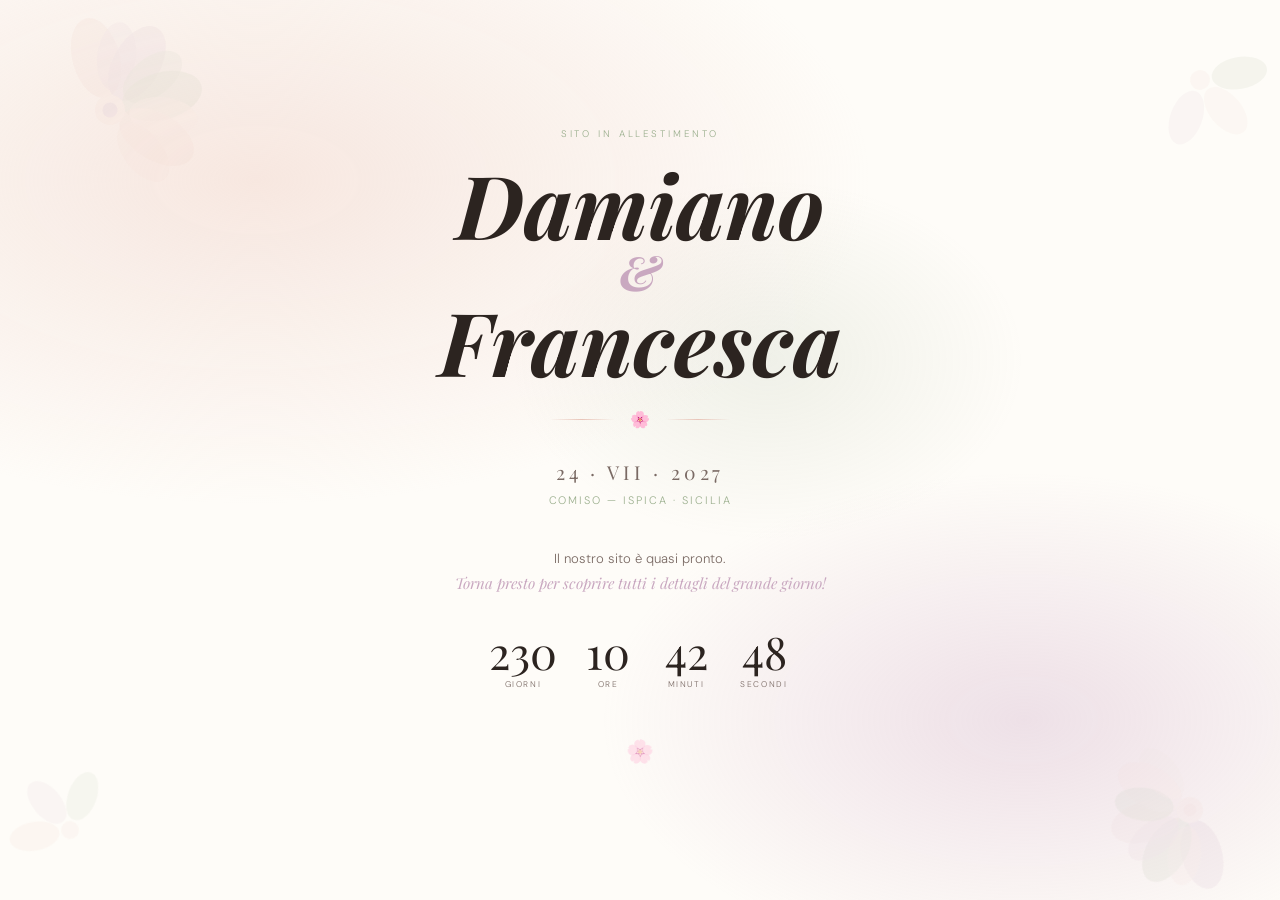
==== commit d379cd35: "Update and rename coming-soon.html to index.html" ====
--- a/public/index.html
+++ b/public/index.html
@@ -1,28 +1,346 @@
 <!DOCTYPE html>
 <html lang="it">
 <head>
-  <meta charset="UTF-8">
-  <meta name="viewport" content="width=device-width, initial-scale=1.0">
-  <title>Damiano & Francesca</title>
-  <style>
-    body {
-      background-color: #FDFBF7;
-      color: #2C2420;
-      font-family: 'Georgia', serif;
-      display: flex;
-      flex-direction: column;
-      align-items: center;
-      justify-content: center;
-      height: 100vh;
-      margin: 0;
-      text-align: center;
-    }
-    h1 { font-style: italic; color: #C9A8C0; font-size: 3rem; margin-bottom: 10px; }
-    p { letter-spacing: 2px; text-transform: uppercase; font-size: 0.8rem; color: #9BAF8E; }
-  </style>
+<meta charset="UTF-8"/>
+<meta name="viewport" content="width=device-width, initial-scale=1.0"/>
+<title>Damiano & Francesca — 24 Luglio 2027</title>
+<link rel="preconnect" href="https://fonts.googleapis.com"/>
+<link rel="preconnect" href="https://fonts.gstatic.com" crossorigin/>
+<link href="https://fonts.googleapis.com/css2?family=Playfair+Display:ital,wght@0,400;1,400&family=DM+Sans:wght@300;400&display=swap" rel="stylesheet"/>
+<style>
+:root {
+  --milk:  #FEFCF8;
+  --petal: #F2D9D0;
+  --rose:  #E8C4B8;
+  --mauve: #C9A8C0;
+  --sage:  #9BAF8E;
+  --ink:   #2C2420;
+  --mid:   #7A6A64;
+  --fd: 'Playfair Display', Georgia, serif;
+  --fb: 'DM Sans', system-ui, sans-serif;
+}
+*,*::before,*::after{box-sizing:border-box;margin:0;padding:0}
+html,body{height:100%}
+body{
+  background: var(--milk);
+  font-family: var(--fb);
+  font-weight: 300;
+  display: flex;
+  align-items: center;
+  justify-content: center;
+  min-height: 100vh;
+  padding: 2rem;
+  position: relative;
+  overflow: hidden;
+}
+
+/* background glow */
+body::before {
+  content: '';
+  position: fixed; inset: 0;
+  background:
+    radial-gradient(ellipse 80% 60% at 20% 20%, rgba(242,217,208,.6) 0%, transparent 60%),
+    radial-gradient(ellipse 60% 50% at 80% 80%, rgba(201,160,192,.3) 0%, transparent 55%),
+    radial-gradient(ellipse 40% 40% at 60% 40%, rgba(155,175,142,.15) 0%, transparent 50%);
+  pointer-events: none;
+}
+
+/* corner flowers */
+.flower {
+  position: fixed;
+  opacity: .15;
+  pointer-events: none;
+}
+.flower-tl { top: -30px; left: -30px; width: 280px; transform: rotate(-15deg); }
+.flower-br { bottom: -30px; right: -30px; width: 240px; transform: rotate(165deg); }
+.flower-tr { top: -20px; right: -20px; width: 200px; transform: rotate(80deg); }
+.flower-bl { bottom: -20px; left: -20px; width: 180px; transform: rotate(260deg); }
+
+/* card */
+.card {
+  position: relative; z-index: 1;
+  max-width: 480px; width: 100%;
+  text-align: center;
+}
+
+.top-tag {
+  font-size: .6rem;
+  letter-spacing: .3em;
+  text-transform: uppercase;
+  color: var(--sage);
+  margin-bottom: 1.5rem;
+  display: block;
+}
+
+.names {
+  font-family: var(--fd);
+  font-style: italic;
+  font-size: clamp(3rem, 12vw, 5.5rem);
+  line-height: .9;
+  color: var(--ink);
+  margin-bottom: .3em;
+}
+.names .amp {
+  display: block;
+  font-size: .55em;
+  color: var(--mauve);
+  margin: .15em 0;
+}
+
+.petal-rule {
+  display: flex; align-items: center; gap: 1rem;
+  margin: 1.8rem auto;
+  max-width: 180px;
+}
+.petal-rule::before,.petal-rule::after {
+  content: ''; flex: 1; height: 1px;
+  background: linear-gradient(to right, transparent, var(--rose), transparent);
+}
+
+.date {
+  font-family: var(--fd);
+  font-size: clamp(.9rem, 2.5vw, 1.2rem);
+  letter-spacing: .2em;
+  color: var(--mid);
+  margin-bottom: .5rem;
+}
+.location {
+  font-size: .68rem;
+  letter-spacing: .18em;
+  text-transform: uppercase;
+  color: var(--sage);
+  margin-bottom: 2.5rem;
+}
+
+.coming-soon {
+  font-size: .82rem;
+  color: var(--mid);
+  line-height: 1.8;
+  margin-bottom: 2rem;
+}
+.coming-soon em {
+  font-family: var(--fd);
+  font-style: italic;
+  font-size: 1.15em;
+  color: var(--mauve);
+}
+
+/* countdown mini */
+.mini-cd {
+  display: flex;
+  justify-content: center;
+  gap: 1.5rem;
+  margin-bottom: 2.5rem;
+  flex-wrap: wrap;
+}
+.mini-cd-unit {
+  display: flex; flex-direction: column; align-items: center; gap: .3rem;
+}
+.mini-cd-num {
+  font-family: var(--fd);
+  font-size: clamp(1.8rem, 5vw, 2.8rem);
+  font-weight: 400;
+  color: var(--ink);
+  line-height: 1;
+  min-width: 2ch;
+  text-align: center;
+}
+.mini-cd-lbl {
+  font-size: .52rem;
+  letter-spacing: .2em;
+  text-transform: uppercase;
+  color: var(--mid);
+}
+
+/* secret input — looks like just a flower click area */
+.secret-area {
+  margin-top: 1rem;
+}
+.secret-trigger {
+  font-size: 1.4rem;
+  cursor: pointer;
+  opacity: .4;
+  transition: opacity .3s;
+  background: none;
+  border: none;
+  padding: .5rem;
+  display: inline-block;
+}
+.secret-trigger:hover { opacity: .8; }
+
+.secret-form {
+  display: none;
+  margin-top: 1rem;
+  flex-direction: column;
+  align-items: center;
+  gap: .8rem;
+}
+.secret-form.visible { display: flex; }
+
+.secret-input {
+  width: 220px;
+  padding: .7rem 1rem;
+  border: 1px solid rgba(201,160,192,.35);
+  background: transparent;
+  font-family: var(--fb);
+  font-size: .9rem;
+  color: var(--ink);
+  text-align: center;
+  border-radius: 0;
+  outline: none;
+  transition: border-color .2s;
+}
+.secret-input:focus { border-color: var(--mauve); }
+.secret-input::placeholder { color: rgba(122,106,100,.4); font-size: .8rem; }
+
+.secret-btn {
+  padding: .6rem 1.8rem;
+  background: linear-gradient(135deg, var(--mauve), var(--rose));
+  color: var(--milk);
+  border: none; cursor: pointer;
+  font-family: var(--fb);
+  font-size: .62rem;
+  font-weight: 500;
+  letter-spacing: .2em;
+  text-transform: uppercase;
+  transition: opacity .2s;
+}
+.secret-btn:hover { opacity: .88; }
+.secret-err { font-size: .7rem; color: #c0392b; display: none; }
+</style>
 </head>
 <body>
-  <h1>Damiano & Francesca</h1>
-  <p>Lavori in corso... Torna presto!</p>
+
+<!-- corner flowers SVG -->
+<svg class="flower flower-tl" viewBox="0 0 260 260" fill="none">
+  <ellipse cx="130" cy="80" rx="22" ry="38" fill="#E8C4B8" opacity=".7" transform="rotate(0 130 130)"/>
+  <ellipse cx="130" cy="80" rx="22" ry="38" fill="#C9A8C0" opacity=".6" transform="rotate(45 130 130)"/>
+  <ellipse cx="130" cy="80" rx="22" ry="38" fill="#9BAF8E" opacity=".5" transform="rotate(90 130 130)"/>
+  <ellipse cx="130" cy="80" rx="22" ry="38" fill="#E8C4B8" opacity=".6" transform="rotate(135 130 130)"/>
+  <ellipse cx="130" cy="80" rx="18" ry="32" fill="#C9A8C0" opacity=".4" transform="rotate(22 130 130)"/>
+  <ellipse cx="130" cy="80" rx="18" ry="32" fill="#9BAF8E" opacity=".4" transform="rotate(67 130 130)"/>
+  <ellipse cx="130" cy="80" rx="18" ry="32" fill="#F2D9D0" opacity=".5" transform="rotate(112 130 130)"/>
+  <ellipse cx="130" cy="80" rx="18" ry="32" fill="#E8C4B8" opacity=".4" transform="rotate(157 130 130)"/>
+  <circle cx="130" cy="130" r="14" fill="#F2D9D0" opacity=".9"/>
+  <circle cx="130" cy="130" r="7" fill="#C9A8C0"/>
+</svg>
+<svg class="flower flower-br" viewBox="0 0 260 260" fill="none">
+  <ellipse cx="130" cy="80" rx="22" ry="38" fill="#C9A8C0" opacity=".7" transform="rotate(0 130 130)"/>
+  <ellipse cx="130" cy="80" rx="22" ry="38" fill="#9BAF8E" opacity=".6" transform="rotate(45 130 130)"/>
+  <ellipse cx="130" cy="80" rx="22" ry="38" fill="#E8C4B8" opacity=".5" transform="rotate(90 130 130)"/>
+  <ellipse cx="130" cy="80" rx="22" ry="38" fill="#F2D9D0" opacity=".6" transform="rotate(135 130 130)"/>
+  <ellipse cx="130" cy="80" rx="18" ry="32" fill="#E8C4B8" opacity=".4" transform="rotate(22 130 130)"/>
+  <ellipse cx="130" cy="80" rx="18" ry="32" fill="#C9A8C0" opacity=".4" transform="rotate(67 130 130)"/>
+  <ellipse cx="130" cy="80" rx="18" ry="32" fill="#9BAF8E" opacity=".5" transform="rotate(112 130 130)"/>
+  <ellipse cx="130" cy="80" rx="18" ry="32" fill="#F2D9D0" opacity=".4" transform="rotate(157 130 130)"/>
+  <circle cx="130" cy="130" r="14" fill="#F2D9D0" opacity=".9"/>
+  <circle cx="130" cy="130" r="7" fill="#E8C4B8"/>
+</svg>
+<svg class="flower flower-tr" viewBox="0 0 200 200" fill="none">
+  <ellipse cx="100" cy="60" rx="16" ry="28" fill="#9BAF8E" opacity=".6" transform="rotate(0 100 100)"/>
+  <ellipse cx="100" cy="60" rx="16" ry="28" fill="#E8C4B8" opacity=".5" transform="rotate(60 100 100)"/>
+  <ellipse cx="100" cy="60" rx="16" ry="28" fill="#C9A8C0" opacity=".5" transform="rotate(120 100 100)"/>
+  <circle cx="100" cy="100" r="10" fill="#F2D9D0" opacity=".9"/>
+</svg>
+<svg class="flower flower-bl" viewBox="0 0 200 200" fill="none">
+  <ellipse cx="100" cy="60" rx="16" ry="28" fill="#E8C4B8" opacity=".6" transform="rotate(0 100 100)"/>
+  <ellipse cx="100" cy="60" rx="16" ry="28" fill="#C9A8C0" opacity=".5" transform="rotate(60 100 100)"/>
+  <ellipse cx="100" cy="60" rx="16" ry="28" fill="#9BAF8E" opacity=".5" transform="rotate(120 100 100)"/>
+  <circle cx="100" cy="100" r="10" fill="#F2D9D0" opacity=".9"/>
+</svg>
+
+<div class="card">
+  <span class="top-tag">Sito in allestimento</span>
+
+  <h1 class="names">
+    Damiano
+    <span class="amp">&amp;</span>
+    Francesca
+  </h1>
+
+  <div class="petal-rule"><span>🌸</span></div>
+
+  <p class="date">24 &middot; VII &middot; 2027</p>
+  <p class="location">Comiso &mdash; Ispica &middot; Sicilia</p>
+
+  <p class="coming-soon">
+    Il nostro sito è quasi pronto.<br>
+    <em>Torna presto per scoprire tutti i dettagli del grande giorno!</em>
+  </p>
+
+  <!-- mini countdown -->
+  <div class="mini-cd">
+    <div class="mini-cd-unit"><span class="mini-cd-num" id="cd-d">—</span><span class="mini-cd-lbl">Giorni</span></div>
+    <div class="mini-cd-unit"><span class="mini-cd-num" id="cd-h">—</span><span class="mini-cd-lbl">Ore</span></div>
+    <div class="mini-cd-unit"><span class="mini-cd-num" id="cd-m">—</span><span class="mini-cd-lbl">Minuti</span></div>
+    <div class="mini-cd-unit"><span class="mini-cd-num" id="cd-s">—</span><span class="mini-cd-lbl">Secondi</span></div>
+  </div>
+
+  <!-- secret access — looks like a decoration -->
+  <div class="secret-area">
+    <button class="secret-trigger" id="secret-trigger" title="🌸" aria-label="accesso">🌸</button>
+    <div class="secret-form" id="secret-form">
+      <input class="secret-input" type="password" id="secret-input" placeholder="password" autocomplete="off"/>
+      <button class="secret-btn" id="secret-btn">Entra</button>
+      <span class="secret-err" id="secret-err">Password errata</span>
+    </div>
+  </div>
+</div>
+
+<script>
+// ── COUNTDOWN ────────────────────────────────────────────
+(function(){
+  const T = new Date('2027-07-24T11:00:00').getTime();
+  const pad = (n, l=2) => String(n).padStart(l,'0');
+  function tick(){
+    const d = T - Date.now();
+    if(d<=0) return;
+    document.getElementById('cd-d').textContent = pad(Math.floor(d/86400000),3);
+    document.getElementById('cd-h').textContent = pad(Math.floor(d%86400000/3600000));
+    document.getElementById('cd-m').textContent = pad(Math.floor(d%3600000/60000));
+    document.getElementById('cd-s').textContent = pad(Math.floor(d%60000/1000));
+  }
+  tick(); setInterval(tick, 1000);
+})();
+
+// ── SECRET ACCESS ────────────────────────────────────────
+// ⚠️ Cambia "damiano2027" con la password che vuoi tu
+const PASSWORD = 'damianofrancesca9298';
+
+// click 3 volte sul fiore per mostrare il form
+let clicks = 0;
+document.getElementById('secret-trigger').addEventListener('click', () => {
+  clicks++;
+  if(clicks >= 3) {
+    document.getElementById('secret-form').classList.add('visible');
+    document.getElementById('secret-input').focus();
+    clicks = 0;
+  }
+});
+
+function tryEnter() {
+  const val = document.getElementById('secret-input').value;
+  if(val === PASSWORD) {
+    // salva in sessione e vai al sito vero
+    sessionStorage.setItem('preview', '1');
+    window.location.href = 'home.html';
+  } else {
+    document.getElementById('secret-err').style.display = 'block';
+    document.getElementById('secret-input').value = '';
+    document.getElementById('secret-input').focus();
+  }
+}
+
+document.getElementById('secret-btn').addEventListener('click', tryEnter);
+document.getElementById('secret-input').addEventListener('keydown', e => {
+  if(e.key === 'Enter') tryEnter();
+  document.getElementById('secret-err').style.display = 'none';
+});
+
+// check se già autenticato
+if(sessionStorage.getItem('preview') === '1') {
+  window.location.href = 'home.html';
+}
+</script>
 </body>
 </html>
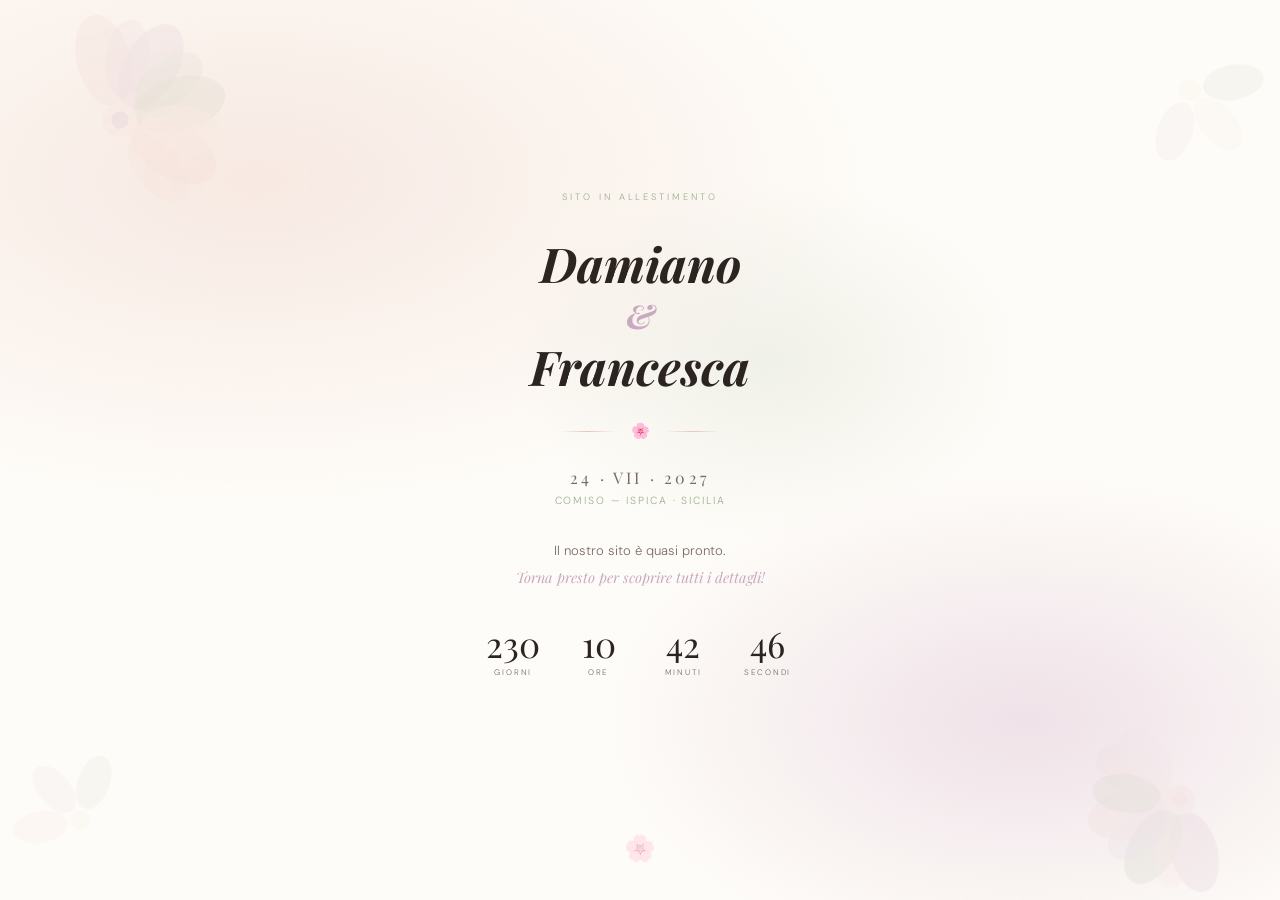
==== commit 20a89aa3: "Update index.html" ====
--- a/public/index.html
+++ b/public/index.html
@@ -25,11 +25,12 @@
   background: var(--milk);
   font-family: var(--fb);
   font-weight: 300;
+  min-height: 100vh;
   display: flex;
+  flex-direction: column;
   align-items: center;
   justify-content: center;
-  min-height: 100vh;
-  padding: 2rem;
+  padding: 3rem 2rem 5rem;
   position: relative;
   overflow: hidden;
 }
@@ -39,151 +40,163 @@
   content: '';
   position: fixed; inset: 0;
   background:
-    radial-gradient(ellipse 80% 60% at 20% 20%, rgba(242,217,208,.6) 0%, transparent 60%),
-    radial-gradient(ellipse 60% 50% at 80% 80%, rgba(201,160,192,.3) 0%, transparent 55%),
-    radial-gradient(ellipse 40% 40% at 60% 40%, rgba(155,175,142,.15) 0%, transparent 50%);
+    radial-gradient(ellipse 80% 60% at 20% 20%, rgba(242,217,208,.55) 0%, transparent 60%),
+    radial-gradient(ellipse 60% 50% at 80% 80%, rgba(201,160,192,.28) 0%, transparent 55%),
+    radial-gradient(ellipse 40% 40% at 60% 40%, rgba(155,175,142,.14) 0%, transparent 50%);
   pointer-events: none;
+  z-index: 0;
 }
 
 /* corner flowers */
-.flower {
-  position: fixed;
-  opacity: .15;
-  pointer-events: none;
-}
-.flower-tl { top: -30px; left: -30px; width: 280px; transform: rotate(-15deg); }
-.flower-br { bottom: -30px; right: -30px; width: 240px; transform: rotate(165deg); }
-.flower-tr { top: -20px; right: -20px; width: 200px; transform: rotate(80deg); }
-.flower-bl { bottom: -20px; left: -20px; width: 180px; transform: rotate(260deg); }
-
-/* card */
+.flower { position: fixed; pointer-events: none; z-index: 0; }
+.flower-tl { top: -40px; left: -40px; width: 320px; opacity: .18; transform: rotate(-15deg); }
+.flower-br { bottom: -40px; right: -40px; width: 280px; opacity: .18; transform: rotate(165deg); }
+.flower-tr { top: -20px; right: -20px; width: 220px; opacity: .13; transform: rotate(80deg); }
+.flower-bl { bottom: -20px; left: -20px; width: 200px; opacity: .13; transform: rotate(260deg); }
+
+/* main card */
 .card {
   position: relative; z-index: 1;
-  max-width: 480px; width: 100%;
+  max-width: 440px; width: 100%;
   text-align: center;
+  display: flex;
+  flex-direction: column;
+  align-items: center;
+  gap: 0;
 }
 
 .top-tag {
-  font-size: .6rem;
-  letter-spacing: .3em;
+  font-size: .58rem;
+  letter-spacing: .32em;
   text-transform: uppercase;
   color: var(--sage);
-  margin-bottom: 1.5rem;
-  display: block;
+  margin-bottom: 2rem;
 }
 
 .names {
   font-family: var(--fd);
   font-style: italic;
-  font-size: clamp(3rem, 12vw, 5.5rem);
-  line-height: .9;
+  font-size: clamp(2.2rem, 5vw, 3rem);
+  line-height: 1.2;
   color: var(--ink);
-  margin-bottom: .3em;
 }
 .names .amp {
   display: block;
-  font-size: .55em;
+  font-size: .7em;
   color: var(--mauve);
-  margin: .15em 0;
+  margin: .08em 0;
 }
 
 .petal-rule {
   display: flex; align-items: center; gap: 1rem;
-  margin: 1.8rem auto;
-  max-width: 180px;
+  width: 160px;
+  margin: 1.6rem 0;
 }
 .petal-rule::before,.petal-rule::after {
   content: ''; flex: 1; height: 1px;
   background: linear-gradient(to right, transparent, var(--rose), transparent);
 }
+.petal-rule span { font-size: .95rem; }
 
 .date {
   font-family: var(--fd);
-  font-size: clamp(.9rem, 2.5vw, 1.2rem);
+  font-size: 1rem;
   letter-spacing: .2em;
   color: var(--mid);
-  margin-bottom: .5rem;
+  margin-bottom: .4rem;
 }
 .location {
-  font-size: .68rem;
+  font-size: .65rem;
   letter-spacing: .18em;
   text-transform: uppercase;
   color: var(--sage);
-  margin-bottom: 2.5rem;
+  margin-bottom: 2rem;
 }
 
 .coming-soon {
   font-size: .82rem;
   color: var(--mid);
-  line-height: 1.8;
-  margin-bottom: 2rem;
+  line-height: 1.85;
+  margin-bottom: 2.2rem;
 }
 .coming-soon em {
   font-family: var(--fd);
   font-style: italic;
-  font-size: 1.15em;
+  font-size: 1.1em;
   color: var(--mauve);
 }
 
-/* countdown mini */
+/* countdown */
 .mini-cd {
   display: flex;
   justify-content: center;
-  gap: 1.5rem;
-  margin-bottom: 2.5rem;
+  gap: 2rem;
+  margin-bottom: 0;
   flex-wrap: wrap;
 }
 .mini-cd-unit {
-  display: flex; flex-direction: column; align-items: center; gap: .3rem;
+  display: flex; flex-direction: column; align-items: center; gap: .35rem;
+  min-width: 48px;
 }
 .mini-cd-num {
   font-family: var(--fd);
-  font-size: clamp(1.8rem, 5vw, 2.8rem);
+  font-size: 2.2rem;
   font-weight: 400;
   color: var(--ink);
   line-height: 1;
-  min-width: 2ch;
   text-align: center;
+  min-width: 2.5ch;
 }
 .mini-cd-lbl {
-  font-size: .52rem;
-  letter-spacing: .2em;
+  font-size: .5rem;
+  letter-spacing: .22em;
   text-transform: uppercase;
   color: var(--mid);
 }
 
-/* secret input — looks like just a flower click area */
+/* secret trigger — visible flower at bottom */
 .secret-area {
-  margin-top: 1rem;
-}
-.secret-trigger {
-  font-size: 1.4rem;
-  cursor: pointer;
-  opacity: .4;
-  transition: opacity .3s;
-  background: none;
-  border: none;
-  padding: .5rem;
-  display: inline-block;
-}
-.secret-trigger:hover { opacity: .8; }
-
-.secret-form {
-  display: none;
-  margin-top: 1rem;
+  position: fixed;
+  bottom: 2rem;
+  left: 50%;
+  transform: translateX(-50%);
+  z-index: 10;
+  display: flex;
   flex-direction: column;
   align-items: center;
   gap: .8rem;
 }
+.secret-trigger {
+  font-size: 1.6rem;
+  cursor: pointer;
+  opacity: .35;
+  transition: opacity .3s, transform .3s;
+  background: none;
+  border: none;
+  padding: .4rem;
+  line-height: 1;
+}
+.secret-trigger:hover { opacity: .7; transform: scale(1.15); }
+
+.secret-form {
+  display: none;
+  flex-direction: column;
+  align-items: center;
+  gap: .7rem;
+  background: rgba(254,252,248,.95);
+  padding: 1.2rem 1.5rem;
+  border: 1px solid rgba(201,160,192,.3);
+  backdrop-filter: blur(8px);
+}
 .secret-form.visible { display: flex; }
 
 .secret-input {
-  width: 220px;
-  padding: .7rem 1rem;
-  border: 1px solid rgba(201,160,192,.35);
+  width: 200px;
+  padding: .65rem 1rem;
+  border: 1px solid rgba(201,160,192,.4);
   background: transparent;
   font-family: var(--fb);
-  font-size: .9rem;
+  font-size: .88rem;
   color: var(--ink);
   text-align: center;
   border-radius: 0;
@@ -191,27 +204,27 @@
   transition: border-color .2s;
 }
 .secret-input:focus { border-color: var(--mauve); }
-.secret-input::placeholder { color: rgba(122,106,100,.4); font-size: .8rem; }
+.secret-input::placeholder { color: rgba(122,106,100,.4); }
 
 .secret-btn {
-  padding: .6rem 1.8rem;
+  padding: .55rem 1.6rem;
   background: linear-gradient(135deg, var(--mauve), var(--rose));
   color: var(--milk);
   border: none; cursor: pointer;
   font-family: var(--fb);
-  font-size: .62rem;
+  font-size: .6rem;
   font-weight: 500;
   letter-spacing: .2em;
   text-transform: uppercase;
   transition: opacity .2s;
 }
 .secret-btn:hover { opacity: .88; }
-.secret-err { font-size: .7rem; color: #c0392b; display: none; }
+.secret-err { font-size: .68rem; color: #c0392b; display: none; }
 </style>
 </head>
 <body>
 
-<!-- corner flowers SVG -->
+<!-- corner flowers -->
 <svg class="flower flower-tl" viewBox="0 0 260 260" fill="none">
   <ellipse cx="130" cy="80" rx="22" ry="38" fill="#E8C4B8" opacity=".7" transform="rotate(0 130 130)"/>
   <ellipse cx="130" cy="80" rx="22" ry="38" fill="#C9A8C0" opacity=".6" transform="rotate(45 130 130)"/>
@@ -249,6 +262,7 @@
   <circle cx="100" cy="100" r="10" fill="#F2D9D0" opacity=".9"/>
 </svg>
 
+<!-- content -->
 <div class="card">
   <span class="top-tag">Sito in allestimento</span>
 
@@ -265,33 +279,32 @@
 
   <p class="coming-soon">
     Il nostro sito è quasi pronto.<br>
-    <em>Torna presto per scoprire tutti i dettagli del grande giorno!</em>
+    <em>Torna presto per scoprire tutti i dettagli!</em>
   </p>
 
-  <!-- mini countdown -->
   <div class="mini-cd">
-    <div class="mini-cd-unit"><span class="mini-cd-num" id="cd-d">—</span><span class="mini-cd-lbl">Giorni</span></div>
-    <div class="mini-cd-unit"><span class="mini-cd-num" id="cd-h">—</span><span class="mini-cd-lbl">Ore</span></div>
-    <div class="mini-cd-unit"><span class="mini-cd-num" id="cd-m">—</span><span class="mini-cd-lbl">Minuti</span></div>
-    <div class="mini-cd-unit"><span class="mini-cd-num" id="cd-s">—</span><span class="mini-cd-lbl">Secondi</span></div>
-  </div>
-
-  <!-- secret access — looks like a decoration -->
-  <div class="secret-area">
-    <button class="secret-trigger" id="secret-trigger" title="🌸" aria-label="accesso">🌸</button>
-    <div class="secret-form" id="secret-form">
-      <input class="secret-input" type="password" id="secret-input" placeholder="password" autocomplete="off"/>
-      <button class="secret-btn" id="secret-btn">Entra</button>
-      <span class="secret-err" id="secret-err">Password errata</span>
-    </div>
+    <div class="mini-cd-unit"><span class="mini-cd-num" id="cd-d">000</span><span class="mini-cd-lbl">Giorni</span></div>
+    <div class="mini-cd-unit"><span class="mini-cd-num" id="cd-h">00</span><span class="mini-cd-lbl">Ore</span></div>
+    <div class="mini-cd-unit"><span class="mini-cd-num" id="cd-m">00</span><span class="mini-cd-lbl">Minuti</span></div>
+    <div class="mini-cd-unit"><span class="mini-cd-num" id="cd-s">00</span><span class="mini-cd-lbl">Secondi</span></div>
   </div>
 </div>
 
+<!-- secret flower fixed at bottom -->
+<div class="secret-area">
+  <button class="secret-trigger" id="secret-trigger" aria-label="accesso">🌸</button>
+  <div class="secret-form" id="secret-form">
+    <input class="secret-input" type="password" id="secret-input" placeholder="password" autocomplete="off"/>
+    <button class="secret-btn" id="secret-btn">Entra</button>
+    <span class="secret-err" id="secret-err">Password errata</span>
+  </div>
+</div>
+
 <script>
-// ── COUNTDOWN ────────────────────────────────────────────
+// COUNTDOWN
 (function(){
   const T = new Date('2027-07-24T11:00:00').getTime();
-  const pad = (n, l=2) => String(n).padStart(l,'0');
+  const pad = (n,l=2) => String(n).padStart(l,'0');
   function tick(){
     const d = T - Date.now();
     if(d<=0) return;
@@ -300,29 +313,24 @@
     document.getElementById('cd-m').textContent = pad(Math.floor(d%3600000/60000));
     document.getElementById('cd-s').textContent = pad(Math.floor(d%60000/1000));
   }
-  tick(); setInterval(tick, 1000);
+  tick(); setInterval(tick,1000);
 })();
 
-// ── SECRET ACCESS ────────────────────────────────────────
-// ⚠️ Cambia "damiano2027" con la password che vuoi tu
-const PASSWORD = 'damianofrancesca9298';
-
-// click 3 volte sul fiore per mostrare il form
+// SECRET — clicca 3 volte il fiore
+const PASSWORD = 'damiano2027';
 let clicks = 0;
 document.getElementById('secret-trigger').addEventListener('click', () => {
   clicks++;
-  if(clicks >= 3) {
+  if(clicks >= 3){
     document.getElementById('secret-form').classList.add('visible');
     document.getElementById('secret-input').focus();
     clicks = 0;
   }
 });
-
-function tryEnter() {
+function tryEnter(){
   const val = document.getElementById('secret-input').value;
-  if(val === PASSWORD) {
-    // salva in sessione e vai al sito vero
-    sessionStorage.setItem('preview', '1');
+  if(val === PASSWORD){
+    sessionStorage.setItem('preview','1');
     window.location.href = 'home.html';
   } else {
     document.getElementById('secret-err').style.display = 'block';
@@ -330,17 +338,12 @@
     document.getElementById('secret-input').focus();
   }
 }
-
 document.getElementById('secret-btn').addEventListener('click', tryEnter);
 document.getElementById('secret-input').addEventListener('keydown', e => {
   if(e.key === 'Enter') tryEnter();
   document.getElementById('secret-err').style.display = 'none';
 });
-
-// check se già autenticato
-if(sessionStorage.getItem('preview') === '1') {
-  window.location.href = 'home.html';
-}
+if(sessionStorage.getItem('preview') === '1') window.location.href = 'home.html';
 </script>
 </body>
 </html>
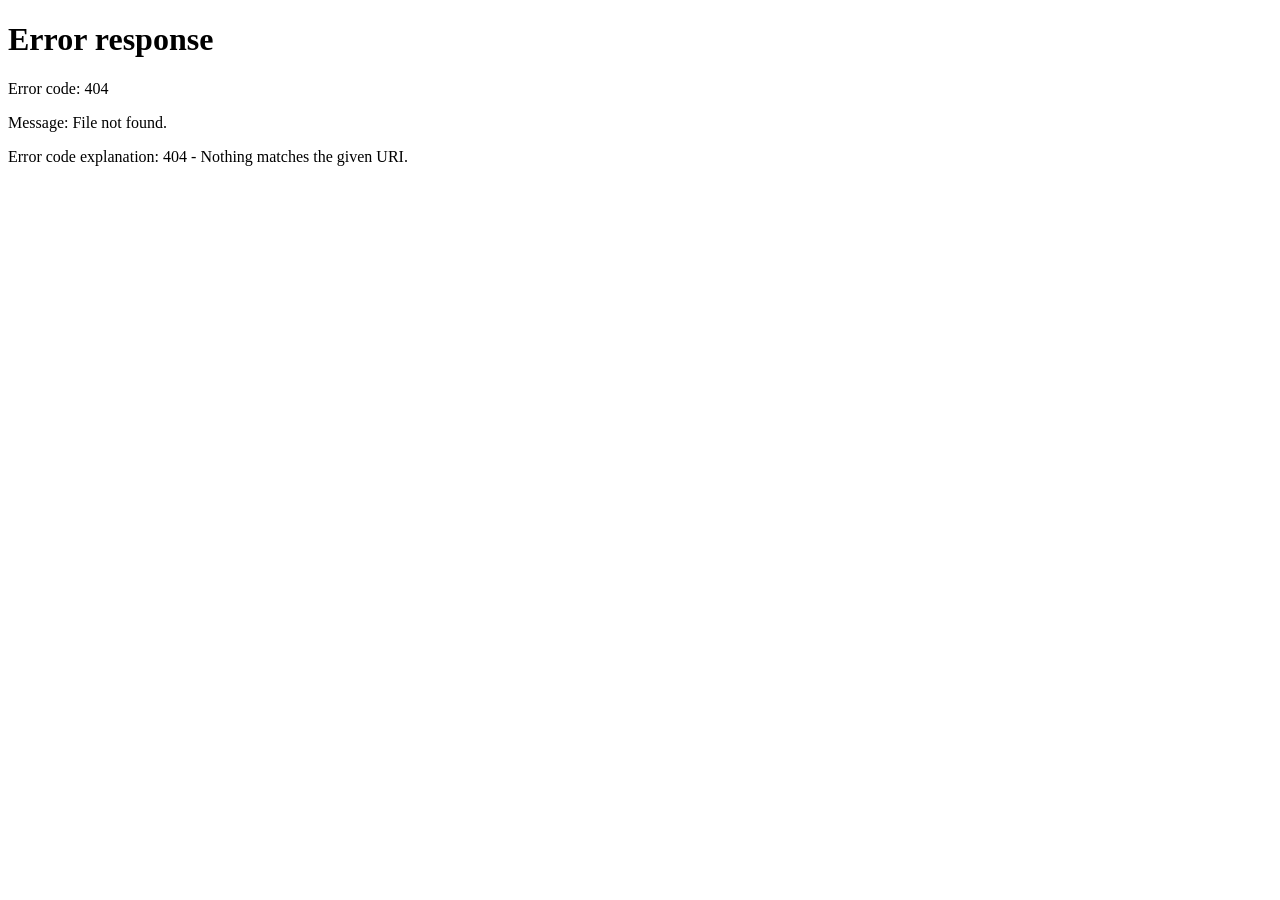
==== commit 5131c524: "Rename index_nav.html to index.html" ====
--- a/public/index.html
+++ b/public/index.html
@@ -3,347 +3,209 @@
 <head>
 <meta charset="UTF-8"/>
 <meta name="viewport" content="width=device-width, initial-scale=1.0"/>
-<title>Damiano & Francesca — 24 Luglio 2027</title>
+<meta name="description" content="Damiano & Francesca — Matrimonio 24 Luglio 2027, Comiso e Ispica"/>
+<title>Damiano & Francesca — 24 · VII · 2027</title>
 <link rel="preconnect" href="https://fonts.googleapis.com"/>
 <link rel="preconnect" href="https://fonts.gstatic.com" crossorigin/>
-<link href="https://fonts.googleapis.com/css2?family=Playfair+Display:ital,wght@0,400;1,400&family=DM+Sans:wght@300;400&display=swap" rel="stylesheet"/>
+<link href="https://fonts.googleapis.com/css2?family=Playfair+Display:ital,wght@0,400;0,700;1,400;1,700&family=DM+Sans:wght@300;400;500&display=swap" rel="stylesheet"/>
+<link rel="stylesheet" href="css/style.css"/>
+<link rel="stylesheet" href="css/door.css"/>
 <style>
-:root {
-  --milk:  #FEFCF8;
-  --petal: #F2D9D0;
-  --rose:  #E8C4B8;
-  --mauve: #C9A8C0;
-  --sage:  #9BAF8E;
-  --ink:   #2C2420;
-  --mid:   #7A6A64;
-  --fd: 'Playfair Display', Georgia, serif;
-  --fb: 'DM Sans', system-ui, sans-serif;
-}
-*,*::before,*::after{box-sizing:border-box;margin:0;padding:0}
-html,body{height:100%}
-body{
-  background: var(--milk);
-  font-family: var(--fb);
-  font-weight: 300;
-  min-height: 100vh;
-  display: flex;
-  flex-direction: column;
-  align-items: center;
-  justify-content: center;
-  padding: 3rem 2rem 5rem;
-  position: relative;
-  overflow: hidden;
-}
-
-/* background glow */
-body::before {
-  content: '';
-  position: fixed; inset: 0;
-  background:
-    radial-gradient(ellipse 80% 60% at 20% 20%, rgba(242,217,208,.55) 0%, transparent 60%),
-    radial-gradient(ellipse 60% 50% at 80% 80%, rgba(201,160,192,.28) 0%, transparent 55%),
-    radial-gradient(ellipse 40% 40% at 60% 40%, rgba(155,175,142,.14) 0%, transparent 50%);
-  pointer-events: none;
-  z-index: 0;
-}
-
-/* corner flowers */
-.flower { position: fixed; pointer-events: none; z-index: 0; }
-.flower-tl { top: -40px; left: -40px; width: 320px; opacity: .18; transform: rotate(-15deg); }
-.flower-br { bottom: -40px; right: -40px; width: 280px; opacity: .18; transform: rotate(165deg); }
-.flower-tr { top: -20px; right: -20px; width: 220px; opacity: .13; transform: rotate(80deg); }
-.flower-bl { bottom: -20px; left: -20px; width: 200px; opacity: .13; transform: rotate(260deg); }
-
-/* main card */
-.card {
-  position: relative; z-index: 1;
-  max-width: 440px; width: 100%;
-  text-align: center;
-  display: flex;
-  flex-direction: column;
-  align-items: center;
-  gap: 0;
-}
-
-.top-tag {
-  font-size: .58rem;
-  letter-spacing: .32em;
-  text-transform: uppercase;
-  color: var(--sage);
-  margin-bottom: 2rem;
-}
-
-.names {
-  font-family: var(--fd);
-  font-style: italic;
-  font-size: clamp(2.2rem, 5vw, 3rem);
-  line-height: 1.2;
-  color: var(--ink);
-}
-.names .amp {
-  display: block;
-  font-size: .7em;
-  color: var(--mauve);
-  margin: .08em 0;
-}
-
-.petal-rule {
-  display: flex; align-items: center; gap: 1rem;
-  width: 160px;
-  margin: 1.6rem 0;
-}
-.petal-rule::before,.petal-rule::after {
-  content: ''; flex: 1; height: 1px;
-  background: linear-gradient(to right, transparent, var(--rose), transparent);
-}
-.petal-rule span { font-size: .95rem; }
-
-.date {
-  font-family: var(--fd);
-  font-size: 1rem;
-  letter-spacing: .2em;
-  color: var(--mid);
-  margin-bottom: .4rem;
-}
-.location {
-  font-size: .65rem;
-  letter-spacing: .18em;
-  text-transform: uppercase;
-  color: var(--sage);
-  margin-bottom: 2rem;
-}
-
-.coming-soon {
-  font-size: .82rem;
-  color: var(--mid);
-  line-height: 1.85;
-  margin-bottom: 2.2rem;
-}
-.coming-soon em {
-  font-family: var(--fd);
-  font-style: italic;
-  font-size: 1.1em;
-  color: var(--mauve);
-}
-
-/* countdown */
-.mini-cd {
-  display: flex;
-  justify-content: center;
-  gap: 2rem;
-  margin-bottom: 0;
-  flex-wrap: wrap;
-}
-.mini-cd-unit {
-  display: flex; flex-direction: column; align-items: center; gap: .35rem;
-  min-width: 48px;
-}
-.mini-cd-num {
-  font-family: var(--fd);
-  font-size: 2.2rem;
-  font-weight: 400;
-  color: var(--ink);
-  line-height: 1;
-  text-align: center;
-  min-width: 2.5ch;
-}
-.mini-cd-lbl {
-  font-size: .5rem;
-  letter-spacing: .22em;
-  text-transform: uppercase;
-  color: var(--mid);
-}
-
-/* secret trigger — visible flower at bottom */
-.secret-area {
-  position: fixed;
-  bottom: 2rem;
-  left: 50%;
-  transform: translateX(-50%);
-  z-index: 10;
-  display: flex;
-  flex-direction: column;
-  align-items: center;
-  gap: .8rem;
-}
-.secret-trigger {
-  font-size: 1.6rem;
-  cursor: pointer;
-  opacity: .35;
-  transition: opacity .3s, transform .3s;
-  background: none;
-  border: none;
-  padding: .4rem;
-  line-height: 1;
-}
-.secret-trigger:hover { opacity: .7; transform: scale(1.15); }
-
-.secret-form {
-  display: none;
-  flex-direction: column;
-  align-items: center;
-  gap: .7rem;
-  background: rgba(254,252,248,.95);
-  padding: 1.2rem 1.5rem;
-  border: 1px solid rgba(201,160,192,.3);
-  backdrop-filter: blur(8px);
-}
-.secret-form.visible { display: flex; }
-
-.secret-input {
-  width: 200px;
-  padding: .65rem 1rem;
-  border: 1px solid rgba(201,160,192,.4);
-  background: transparent;
-  font-family: var(--fb);
-  font-size: .88rem;
-  color: var(--ink);
-  text-align: center;
-  border-radius: 0;
-  outline: none;
-  transition: border-color .2s;
-}
-.secret-input:focus { border-color: var(--mauve); }
-.secret-input::placeholder { color: rgba(122,106,100,.4); }
-
-.secret-btn {
-  padding: .55rem 1.6rem;
-  background: linear-gradient(135deg, var(--mauve), var(--rose));
-  color: var(--milk);
-  border: none; cursor: pointer;
-  font-family: var(--fb);
-  font-size: .6rem;
-  font-weight: 500;
-  letter-spacing: .2em;
-  text-transform: uppercase;
-  transition: opacity .2s;
-}
-.secret-btn:hover { opacity: .88; }
-.secret-err { font-size: .68rem; color: #c0392b; display: none; }
+.hero{min-height:100svh;display:flex;flex-direction:column;align-items:center;justify-content:center;text-align:center;padding:8rem 1.5rem 5rem;position:relative;overflow:hidden}
+.hero::before{content:'';position:absolute;inset:0;background:radial-gradient(ellipse 80% 60% at 30% 20%,rgba(242,217,208,.55) 0%,transparent 65%),radial-gradient(ellipse 60% 50% at 75% 80%,rgba(201,160,192,.3) 0%,transparent 60%),radial-gradient(ellipse 40% 40% at 60% 30%,rgba(155,175,142,.18) 0%,transparent 55%);pointer-events:none}
+.hero-flower{position:absolute;opacity:.18;pointer-events:none}
+.hero-flower--tl{top:-20px;left:-20px;width:260px;transform:rotate(-15deg)}
+.hero-flower--br{bottom:-20px;right:-20px;width:220px;transform:rotate(165deg)}
+.hero-ey{font-size:.6rem;letter-spacing:.34em;text-transform:uppercase;color:var(--sage-dk);margin-bottom:2.2rem;position:relative;z-index:1}
+.hero-names{font-family:var(--fd);font-style:italic;font-weight:400;font-size:clamp(3.8rem,13vw,9.5rem);line-height:.9;color:var(--ink);position:relative;z-index:1}
+.hero-names .amp{display:block;font-size:.55em;color:var(--mauve);margin:.2em 0}
+.hero-petal-rule{display:flex;align-items:center;gap:1rem;margin:2.2rem auto;position:relative;z-index:1;max-width:200px}
+.hero-petal-rule::before,.hero-petal-rule::after{content:'';flex:1;height:1px;background:linear-gradient(to right,transparent,var(--rose),transparent)}
+.hero-date{font-family:var(--fd);font-size:clamp(.95rem,2.5vw,1.35rem);font-weight:400;letter-spacing:.18em;color:var(--mid);position:relative;z-index:1}
+.hero-loc{font-size:.68rem;letter-spacing:.2em;text-transform:uppercase;color:var(--sage-dk);margin-top:.6rem;position:relative;z-index:1}
+.hero-scroll{position:absolute;bottom:2.5rem;left:50%;transform:translateX(-50%);display:flex;flex-direction:column;align-items:center;gap:.5rem;animation:scrollBob 2s ease-in-out infinite;z-index:1}
+.hero-scroll span{font-size:.55rem;letter-spacing:.22em;text-transform:uppercase;color:var(--rose)}
+@keyframes scrollBob{0%,100%{transform:translateX(-50%) translateY(0)}50%{transform:translateX(-50%) translateY(7px)}}
+
+.cd-section{background:linear-gradient(135deg,#2C2420 0%,#3D2E2A 100%);padding:4.5rem 1.5rem;text-align:center;position:relative;overflow:hidden}
+.cd-section::before{content:'';position:absolute;inset:0;background-image:url("data:image/svg+xml,%3Csvg xmlns='http://www.w3.org/2000/svg' width='80' height='80'%3E%3Cellipse cx='40' cy='28' rx='4' ry='7' fill='%23E8C4B8' opacity='.07' transform='rotate(0 40 40)'/%3E%3Cellipse cx='40' cy='28' rx='4' ry='7' fill='%23C9A8C0' opacity='.07' transform='rotate(60 40 40)'/%3E%3Cellipse cx='40' cy='28' rx='4' ry='7' fill='%239BAF8E' opacity='.07' transform='rotate(120 40 40)'/%3E%3C/svg%3E");pointer-events:none}
+.cd-top{font-size:.6rem;letter-spacing:.3em;text-transform:uppercase;color:rgba(201,160,192,.7);margin-bottom:2.5rem;position:relative;z-index:1}
+#cd-wrap{display:flex;justify-content:center;align-items:center;gap:clamp(.8rem,4vw,3.5rem);flex-wrap:wrap;position:relative;z-index:1}
+.cd-unit{display:flex;flex-direction:column;align-items:center;gap:.4rem}
+.cd-num{font-family:var(--fd);font-weight:400;font-size:clamp(2.8rem,8vw,5.5rem);color:#FEFCF8;line-height:1;min-width:2.5ch;text-align:center}
+.cd-lbl{font-size:.55rem;letter-spacing:.22em;text-transform:uppercase;color:rgba(254,252,248,.35)}
+.cd-sep{font-family:var(--fd);font-style:italic;font-size:2.5rem;color:var(--rose);margin-bottom:1.2rem;opacity:.7}
+
+.intro{max-width:580px;margin:0 auto;text-align:center;font-size:1.02rem;color:var(--mid);line-height:1.95}
+.intro em{font-family:var(--fd);font-size:1.2em;font-style:italic;color:var(--mauve)}
+
+.cards{display:grid;grid-template-columns:repeat(auto-fit,minmax(210px,1fr));gap:1px;background:var(--border);border:1px solid var(--border)}
+.lcard{background:var(--milk);padding:2.5rem 1.5rem;text-align:center;display:flex;flex-direction:column;align-items:center;gap:.8rem;cursor:pointer;transition:background .2s,transform .22s}
+.lcard:hover{background:var(--petal);transform:translateY(-4px)}
+.lcard-icon{font-size:2rem}
+.lcard-title{font-family:var(--fd);font-style:italic;font-size:1.25rem;color:var(--ink)}
+.lcard-desc{font-size:.75rem;color:var(--mid);line-height:1.6}
+.lcard-cta{font-size:.6rem;letter-spacing:.18em;text-transform:uppercase;color:var(--sage-dk);border-bottom:1px solid var(--sage);padding-bottom:2px}
+
+.eng{background:var(--petal);border-top:1px solid var(--border);border-bottom:1px solid var(--border)}
+.ph-grid{display:grid;grid-template-columns:repeat(auto-fit,minmax(140px,1fr));gap:1rem}
+.ph-card{border:1.5px dashed rgba(201,160,192,.45);padding:1.8rem 1rem;text-align:center;opacity:.6;background:rgba(254,252,248,.5)}
+.ph-icon{font-size:1.7rem;margin-bottom:.5rem}
+.ph-title{font-family:var(--fd);font-style:italic;font-size:1rem;color:var(--ink)}
+.ph-badge{display:inline-block;margin-top:.5rem;font-size:.52rem;letter-spacing:.18em;text-transform:uppercase;color:var(--mauve);border:1px solid var(--mauve);padding:2px 8px}
 </style>
 </head>
 <body>
 
-<!-- corner flowers -->
-<svg class="flower flower-tl" viewBox="0 0 260 260" fill="none">
-  <ellipse cx="130" cy="80" rx="22" ry="38" fill="#E8C4B8" opacity=".7" transform="rotate(0 130 130)"/>
-  <ellipse cx="130" cy="80" rx="22" ry="38" fill="#C9A8C0" opacity=".6" transform="rotate(45 130 130)"/>
-  <ellipse cx="130" cy="80" rx="22" ry="38" fill="#9BAF8E" opacity=".5" transform="rotate(90 130 130)"/>
-  <ellipse cx="130" cy="80" rx="22" ry="38" fill="#E8C4B8" opacity=".6" transform="rotate(135 130 130)"/>
-  <ellipse cx="130" cy="80" rx="18" ry="32" fill="#C9A8C0" opacity=".4" transform="rotate(22 130 130)"/>
-  <ellipse cx="130" cy="80" rx="18" ry="32" fill="#9BAF8E" opacity=".4" transform="rotate(67 130 130)"/>
-  <ellipse cx="130" cy="80" rx="18" ry="32" fill="#F2D9D0" opacity=".5" transform="rotate(112 130 130)"/>
-  <ellipse cx="130" cy="80" rx="18" ry="32" fill="#E8C4B8" opacity=".4" transform="rotate(157 130 130)"/>
-  <circle cx="130" cy="130" r="14" fill="#F2D9D0" opacity=".9"/>
-  <circle cx="130" cy="130" r="7" fill="#C9A8C0"/>
-</svg>
-<svg class="flower flower-br" viewBox="0 0 260 260" fill="none">
-  <ellipse cx="130" cy="80" rx="22" ry="38" fill="#C9A8C0" opacity=".7" transform="rotate(0 130 130)"/>
-  <ellipse cx="130" cy="80" rx="22" ry="38" fill="#9BAF8E" opacity=".6" transform="rotate(45 130 130)"/>
-  <ellipse cx="130" cy="80" rx="22" ry="38" fill="#E8C4B8" opacity=".5" transform="rotate(90 130 130)"/>
-  <ellipse cx="130" cy="80" rx="22" ry="38" fill="#F2D9D0" opacity=".6" transform="rotate(135 130 130)"/>
-  <ellipse cx="130" cy="80" rx="18" ry="32" fill="#E8C4B8" opacity=".4" transform="rotate(22 130 130)"/>
-  <ellipse cx="130" cy="80" rx="18" ry="32" fill="#C9A8C0" opacity=".4" transform="rotate(67 130 130)"/>
-  <ellipse cx="130" cy="80" rx="18" ry="32" fill="#9BAF8E" opacity=".5" transform="rotate(112 130 130)"/>
-  <ellipse cx="130" cy="80" rx="18" ry="32" fill="#F2D9D0" opacity=".4" transform="rotate(157 130 130)"/>
-  <circle cx="130" cy="130" r="14" fill="#F2D9D0" opacity=".9"/>
-  <circle cx="130" cy="130" r="7" fill="#E8C4B8"/>
-</svg>
-<svg class="flower flower-tr" viewBox="0 0 200 200" fill="none">
-  <ellipse cx="100" cy="60" rx="16" ry="28" fill="#9BAF8E" opacity=".6" transform="rotate(0 100 100)"/>
-  <ellipse cx="100" cy="60" rx="16" ry="28" fill="#E8C4B8" opacity=".5" transform="rotate(60 100 100)"/>
-  <ellipse cx="100" cy="60" rx="16" ry="28" fill="#C9A8C0" opacity=".5" transform="rotate(120 100 100)"/>
-  <circle cx="100" cy="100" r="10" fill="#F2D9D0" opacity=".9"/>
-</svg>
-<svg class="flower flower-bl" viewBox="0 0 200 200" fill="none">
-  <ellipse cx="100" cy="60" rx="16" ry="28" fill="#E8C4B8" opacity=".6" transform="rotate(0 100 100)"/>
-  <ellipse cx="100" cy="60" rx="16" ry="28" fill="#C9A8C0" opacity=".5" transform="rotate(60 100 100)"/>
-  <ellipse cx="100" cy="60" rx="16" ry="28" fill="#9BAF8E" opacity=".5" transform="rotate(120 100 100)"/>
-  <circle cx="100" cy="100" r="10" fill="#F2D9D0" opacity=".9"/>
-</svg>
-
-<!-- content -->
-<div class="card">
-  <span class="top-tag">Sito in allestimento</span>
-
-  <h1 class="names">
+<canvas id="petal-canvas"></canvas>
+
+<div id="door">
+  <div class="door-half door-half--l">
+    <div class="door-inner">
+      <span class="door-name">Damiano</span>
+      <span class="door-sub">24 · VII · 2027</span>
+    </div>
+  </div>
+  <span class="door-amp">&amp;</span>
+  <div class="door-half door-half--r">
+    <div class="door-inner">
+      <span class="door-name">Francesca</span>
+      <span class="door-sub">Sicilia</span>
+    </div>
+  </div>
+  <div class="door-cta">
+    <span class="door-cta-txt">Apri l'invito</span>
+    <button class="door-cta-ring" id="door-cta-btn" aria-label="Apri">
+      <svg viewBox="0 0 24 24"><polyline points="18 15 12 9 6 15"/></svg>
+    </button>
+  </div>
+</div>
+
+<nav class="nav">
+  <a class="nav-brand" href="index.html">D <span>&amp;</span> F</a>
+  <button class="nav-toggle" aria-label="Menu"><span></span><span></span><span></span></button>
+  <ul class="nav-links">
+    <li><a href="index.html">Home</a></li>
+    <li><a href="pages/info.html">Informazioni</a></li>
+    <li><a href="pages/rsvp.html">RSVP</a></li>
+    <li><a href="pages/regali.html">Regali</a></li>
+    <li><a href="pages/album.html">Album</a></li>
+    <li><a href="pages/giochi.html">Giochi</a></li>
+  </ul>
+</nav>
+
+<section class="hero">
+  <svg class="hero-flower hero-flower--tl" viewBox="0 0 260 260" fill="none" xmlns="http://www.w3.org/2000/svg">
+    <ellipse cx="130" cy="80" rx="22" ry="38" fill="#E8C4B8" opacity=".6" transform="rotate(0 130 130)"/>
+    <ellipse cx="130" cy="80" rx="22" ry="38" fill="#C9A8C0" opacity=".5" transform="rotate(45 130 130)"/>
+    <ellipse cx="130" cy="80" rx="22" ry="38" fill="#9BAF8E" opacity=".4" transform="rotate(90 130 130)"/>
+    <ellipse cx="130" cy="80" rx="22" ry="38" fill="#E8C4B8" opacity=".5" transform="rotate(135 130 130)"/>
+    <ellipse cx="130" cy="80" rx="18" ry="32" fill="#C9A8C0" opacity=".35" transform="rotate(22 130 130)"/>
+    <ellipse cx="130" cy="80" rx="18" ry="32" fill="#9BAF8E" opacity=".35" transform="rotate(67 130 130)"/>
+    <ellipse cx="130" cy="80" rx="18" ry="32" fill="#F2D9D0" opacity=".45" transform="rotate(112 130 130)"/>
+    <ellipse cx="130" cy="80" rx="18" ry="32" fill="#E8C4B8" opacity=".35" transform="rotate(157 130 130)"/>
+    <circle cx="130" cy="130" r="14" fill="#F2D9D0" opacity=".8"/>
+    <circle cx="130" cy="130" r="7" fill="#C9A8C0" opacity=".9"/>
+  </svg>
+  <svg class="hero-flower hero-flower--br" viewBox="0 0 220 220" fill="none" xmlns="http://www.w3.org/2000/svg">
+    <ellipse cx="110" cy="65" rx="18" ry="32" fill="#C9A8C0" opacity=".6" transform="rotate(0 110 110)"/>
+    <ellipse cx="110" cy="65" rx="18" ry="32" fill="#9BAF8E" opacity=".5" transform="rotate(60 110 110)"/>
+    <ellipse cx="110" cy="65" rx="18" ry="32" fill="#E8C4B8" opacity=".55" transform="rotate(120 110 110)"/>
+    <ellipse cx="110" cy="65" rx="14" ry="26" fill="#F2D9D0" opacity=".4" transform="rotate(30 110 110)"/>
+    <ellipse cx="110" cy="65" rx="14" ry="26" fill="#C9A8C0" opacity=".4" transform="rotate(90 110 110)"/>
+    <ellipse cx="110" cy="65" rx="14" ry="26" fill="#9BAF8E" opacity=".4" transform="rotate(150 110 110)"/>
+    <circle cx="110" cy="110" r="12" fill="#F2D9D0" opacity=".85"/>
+    <circle cx="110" cy="110" r="6" fill="#E8C4B8" opacity=".9"/>
+  </svg>
+
+  <p class="hero-ey">Vi invitiamo al nostro matrimonio</p>
+  <h1 class="hero-names">
     Damiano
     <span class="amp">&amp;</span>
     Francesca
   </h1>
-
-  <div class="petal-rule"><span>🌸</span></div>
-
-  <p class="date">24 &middot; VII &middot; 2027</p>
-  <p class="location">Comiso &mdash; Ispica &middot; Sicilia</p>
-
-  <p class="coming-soon">
-    Il nostro sito è quasi pronto.<br>
-    <em>Torna presto per scoprire tutti i dettagli!</em>
-  </p>
-
-  <div class="mini-cd">
-    <div class="mini-cd-unit"><span class="mini-cd-num" id="cd-d">000</span><span class="mini-cd-lbl">Giorni</span></div>
-    <div class="mini-cd-unit"><span class="mini-cd-num" id="cd-h">00</span><span class="mini-cd-lbl">Ore</span></div>
-    <div class="mini-cd-unit"><span class="mini-cd-num" id="cd-m">00</span><span class="mini-cd-lbl">Minuti</span></div>
-    <div class="mini-cd-unit"><span class="mini-cd-num" id="cd-s">00</span><span class="mini-cd-lbl">Secondi</span></div>
+  <div class="hero-petal-rule"></div>
+  <p class="hero-date">24 &middot; VII &middot; 2027</p>
+  <p class="hero-loc">Comiso &mdash; Ispica &middot; Sicilia</p>
+  <div class="hero-scroll" aria-hidden="true">
+    <span>scopri</span>
+    <svg width="16" height="22" viewBox="0 0 16 22" fill="none">
+      <rect x="1" y="1" width="14" height="20" rx="7" stroke="#C9A8C0" stroke-width="1.2"/>
+      <circle cx="8" cy="7" r="2" fill="#C9A8C0">
+        <animate attributeName="cy" values="7;13;7" dur="1.8s" repeatCount="indefinite"/>
+        <animate attributeName="opacity" values="1;0.3;1" dur="1.8s" repeatCount="indefinite"/>
+      </circle>
+    </svg>
+  </div>
+</section>
+
+<div class="cd-section">
+  <p class="cd-top">Al grande giorno mancano</p>
+  <div id="cd-wrap">
+    <div class="cd-unit"><span class="cd-num" id="cd-d">000</span><span class="cd-lbl">Giorni</span></div>
+    <span class="cd-sep">·</span>
+    <div class="cd-unit"><span class="cd-num" id="cd-h">00</span><span class="cd-lbl">Ore</span></div>
+    <span class="cd-sep">·</span>
+    <div class="cd-unit"><span class="cd-num" id="cd-m">00</span><span class="cd-lbl">Minuti</span></div>
+    <span class="cd-sep">·</span>
+    <div class="cd-unit"><span class="cd-num" id="cd-s">00</span><span class="cd-lbl">Secondi</span></div>
   </div>
 </div>
 
-<!-- secret flower fixed at bottom -->
-<div class="secret-area">
-  <button class="secret-trigger" id="secret-trigger" aria-label="accesso">🌸</button>
-  <div class="secret-form" id="secret-form">
-    <input class="secret-input" type="password" id="secret-input" placeholder="password" autocomplete="off"/>
-    <button class="secret-btn" id="secret-btn">Entra</button>
-    <span class="secret-err" id="secret-err">Password errata</span>
-  </div>
-</div>
-
-<script>
-// COUNTDOWN
-(function(){
-  const T = new Date('2027-07-24T11:00:00').getTime();
-  const pad = (n,l=2) => String(n).padStart(l,'0');
-  function tick(){
-    const d = T - Date.now();
-    if(d<=0) return;
-    document.getElementById('cd-d').textContent = pad(Math.floor(d/86400000),3);
-    document.getElementById('cd-h').textContent = pad(Math.floor(d%86400000/3600000));
-    document.getElementById('cd-m').textContent = pad(Math.floor(d%3600000/60000));
-    document.getElementById('cd-s').textContent = pad(Math.floor(d%60000/1000));
-  }
-  tick(); setInterval(tick,1000);
-})();
-
-// SECRET — clicca 3 volte il fiore
-const PASSWORD = 'damiano2027';
-let clicks = 0;
-document.getElementById('secret-trigger').addEventListener('click', () => {
-  clicks++;
-  if(clicks >= 3){
-    document.getElementById('secret-form').classList.add('visible');
-    document.getElementById('secret-input').focus();
-    clicks = 0;
-  }
-});
-function tryEnter(){
-  const val = document.getElementById('secret-input').value;
-  if(val === PASSWORD){
-    sessionStorage.setItem('preview','1');
-    window.location.href = 'home.html';
-  } else {
-    document.getElementById('secret-err').style.display = 'block';
-    document.getElementById('secret-input').value = '';
-    document.getElementById('secret-input').focus();
-  }
-}
-document.getElementById('secret-btn').addEventListener('click', tryEnter);
-document.getElementById('secret-input').addEventListener('keydown', e => {
-  if(e.key === 'Enter') tryEnter();
-  document.getElementById('secret-err').style.display = 'none';
-});
-if(sessionStorage.getItem('preview') === '1') window.location.href = 'home.html';
-</script>
+<section class="section reveal">
+  <div class="section-header">
+    <span class="section-tag">La nostra storia</span>
+    <h2 class="section-title">Due vite, un unico giorno</h2>
+    <div class="floral-rule"><span>🌿</span></div>
+  </div>
+  <div class="intro">
+    <p>C'è un momento preciso in cui capisci che quella persona è la tua casa. Per noi è successo qui, in questa terra di sole e sale, tra i profumi della Sicilia.</p>
+    <br>
+    <p><em>Ora vogliamo condividere questo giorno con le persone che amiamo di più.</em></p>
+    <br>
+    <p>Vi aspettiamo il <strong>24 luglio 2027</strong> per celebrare insieme l'inizio di tutto quello che verrà.</p>
+  </div>
+</section>
+
+<section class="section reveal" style="padding-top:0">
+  <div class="cards">
+    <a class="lcard" href="pages/info.html"><span class="lcard-icon">📍</span><span class="lcard-title">Informazioni</span><span class="lcard-desc">Cerimonia, ricevimento e programma</span><span class="lcard-cta">Scopri →</span></a>
+    <a class="lcard" href="pages/rsvp.html"><span class="lcard-icon">✉️</span><span class="lcard-title">RSVP</span><span class="lcard-desc">Conferma entro il 30 Aprile 2027</span><span class="lcard-cta">Rispondi →</span></a>
+    <a class="lcard" href="pages/regali.html"><span class="lcard-icon">🎁</span><span class="lcard-title">Regali</span><span class="lcard-desc">Lista nozze e viaggio di nozze</span><span class="lcard-cta">Vedi →</span></a>
+    <a class="lcard" href="pages/album.html"><span class="lcard-icon">📷</span><span class="lcard-title">Album</span><span class="lcard-desc">La nostra storia in immagini</span><span class="lcard-cta">Guarda →</span></a>
+  </div>
+</section>
+
+<section class="section eng reveal">
+  <div class="section-header">
+    <span class="section-tag">Prossimamente</span>
+    <h2 class="section-title">Giochi & sorprese</h2>
+    <div class="floral-rule"><span>🌸</span></div>
+  </div>
+  <div class="ph-grid">
+    <div class="ph-card"><div class="ph-icon">🔮</div><div class="ph-title">Fantasposi</div><span class="ph-badge">Coming soon</span></div>
+    <div class="ph-card"><div class="ph-icon">🎯</div><div class="ph-title">Challenges</div><span class="ph-badge">Coming soon</span></div>
+    <div class="ph-card"><div class="ph-icon">🧠</div><div class="ph-title">Quiz Sposi</div><span class="ph-badge">Coming soon</span></div>
+    <div class="ph-card"><div class="ph-icon">🎙️</div><div class="ph-title">Audio Capsule</div><span class="ph-badge">Coming soon</span></div>
+    <div class="ph-card"><div class="ph-icon">📡</div><div class="ph-title">Live Radar</div><span class="ph-badge">Coming soon</span></div>
+  </div>
+</section>
+
+<footer class="site-footer">
+  <div class="fn">Damiano & Francesca</div>
+  <p>24 Luglio 2027 &nbsp;·&nbsp; Comiso &amp; Ispica, Sicilia</p>
+  <ul class="fl">
+    <li><a href="pages/info.html">Informazioni</a></li>
+    <li><a href="pages/rsvp.html">RSVP</a></li>
+    <li><a href="pages/regali.html">Regali</a></li>
+    <li><a href="pages/album.html">Album</a></li>
+    <li><a href="pages/giochi.html">Giochi</a></li>
+  </ul>
+  <p style="margin-top:1.5rem;font-size:.56rem">Fatto con 🌸 in Sicilia</p>
+</footer>
+
+<script src="js/door.js"></script>
+<script src="js/countdown.js"></script>
+<script src="js/nav.js"></script>
 </body>
 </html>
--- a/public/css/style.css
+++ b/public/css/style.css
@@ -0,0 +1,129 @@
+/* ============================================================
+   DESIGN SYSTEM — Damiano & Francesca — 24 Luglio 2027
+   Stile floreale pastello
+   ============================================================ */
+@import url('https://fonts.googleapis.com/css2?family=Playfair+Display:ital,wght@0,400;0,700;1,400;1,700&family=DM+Sans:wght@300;400;500&display=swap');
+
+:root {
+  --milk:    #FEFCF8;
+  --petal:   #F2D9D0;
+  --rose:    #E8C4B8;
+  --mauve:   #C9A8C0;
+  --sage:    #9BAF8E;
+  --sage-dk: #6B8560;
+  --ink:     #2C2420;
+  --mid:     #7A6A64;
+  --border:  rgba(201,160,192,0.22);
+  --fd: 'Playfair Display', Georgia, serif;
+  --fb: 'DM Sans', system-ui, sans-serif;
+  --ease: cubic-bezier(.4,0,.2,1);
+  --door-ease: cubic-bezier(.77,0,.18,1);
+}
+
+*,*::before,*::after{box-sizing:border-box;margin:0;padding:0}
+html{scroll-behavior:smooth;-webkit-text-size-adjust:100%}
+body{background:var(--milk);color:var(--ink);font-family:var(--fb);font-weight:300;line-height:1.7;overflow-x:hidden}
+img{display:block;max-width:100%}
+a{color:inherit;text-decoration:none}
+button{cursor:pointer;border:none;background:none;font-family:inherit}
+
+::-webkit-scrollbar{width:5px}
+::-webkit-scrollbar-track{background:var(--petal)}
+::-webkit-scrollbar-thumb{background:var(--mauve);border-radius:3px}
+
+/* ── NAV ────────────────────────────────────────────────── */
+.nav{
+  position:fixed;top:0;left:0;right:0;z-index:500;
+  display:flex;justify-content:space-between;align-items:center;
+  padding:1rem 2rem;
+  background:rgba(254,252,248,.92);
+  backdrop-filter:blur(14px);-webkit-backdrop-filter:blur(14px);
+  border-bottom:1px solid var(--border);
+}
+.nav-brand{font-family:var(--fd);font-style:italic;font-size:1.3rem;color:var(--ink)}
+.nav-brand span{color:var(--mauve)}
+.nav-links{display:flex;gap:1.8rem;list-style:none}
+.nav-links a{font-size:.62rem;font-weight:500;letter-spacing:.18em;text-transform:uppercase;color:var(--mid);transition:color .2s}
+.nav-links a:hover,.nav-links a.active{color:var(--sage-dk)}
+
+.nav-toggle{display:none;flex-direction:column;gap:5px;padding:4px}
+.nav-toggle span{display:block;width:24px;height:1.5px;background:var(--ink);transition:all .3s}
+.nav-toggle.open span:nth-child(1){transform:translateY(6.5px) rotate(45deg)}
+.nav-toggle.open span:nth-child(2){opacity:0}
+.nav-toggle.open span:nth-child(3){transform:translateY(-6.5px) rotate(-45deg)}
+
+@media(max-width:700px){
+  .nav-toggle{display:flex}
+  .nav-links{display:none;position:absolute;top:100%;left:0;right:0;flex-direction:column;background:var(--milk);border-bottom:1px solid var(--border);padding:1.5rem 2rem;gap:1.2rem}
+  .nav-links.open{display:flex}
+}
+
+/* ── PAGE HERO ──────────────────────────────────────────── */
+.page-hero{
+  padding:9rem 1.5rem 4rem;text-align:center;
+  background:linear-gradient(160deg,var(--petal) 0%,var(--milk) 100%);
+  border-bottom:1px solid var(--border);
+  position:relative;overflow:hidden;
+}
+.page-hero::before{
+  content:'';position:absolute;inset:0;
+  background:radial-gradient(ellipse 70% 80% at 50% 0%, rgba(201,160,192,.2) 0%, transparent 65%);
+  pointer-events:none;
+}
+.page-hero-ey{font-size:.6rem;letter-spacing:.32em;text-transform:uppercase;color:var(--sage-dk);margin-bottom:.8rem;position:relative;z-index:1}
+.page-hero-title{font-family:var(--fd);font-style:italic;font-weight:400;font-size:clamp(2.6rem,7vw,4.5rem);color:var(--ink);line-height:1;position:relative;z-index:1}
+.page-hero-sub{font-size:.9rem;color:var(--mid);max-width:440px;margin:.9rem auto 0;line-height:1.8;position:relative;z-index:1}
+
+/* ── SECTION ────────────────────────────────────────────── */
+.section{padding:5rem 1.5rem;max-width:960px;margin:0 auto}
+.section-header{text-align:center;margin-bottom:3.5rem}
+.section-tag{display:inline-block;font-size:.6rem;letter-spacing:.3em;text-transform:uppercase;color:var(--sage-dk);margin-bottom:.6rem}
+.section-title{font-family:var(--fd);font-style:italic;font-weight:400;font-size:clamp(1.9rem,5vw,3rem);line-height:1.1;color:var(--ink)}
+.floral-rule{display:flex;align-items:center;gap:.8rem;margin:1.2rem auto 0;max-width:200px}
+.floral-rule::before,.floral-rule::after{content:'';flex:1;height:1px;background:linear-gradient(to right,transparent,var(--rose),transparent)}
+.floral-rule span{font-size:.9rem}
+
+/* ── BUTTONS ────────────────────────────────────────────── */
+.btn{display:inline-block;padding:.85rem 2.6rem;font-size:.68rem;font-weight:500;letter-spacing:.2em;text-transform:uppercase;transition:all .2s;border:none;cursor:pointer;font-family:var(--fb)}
+.btn-primary{background:linear-gradient(135deg,var(--mauve),var(--rose));color:var(--milk)}
+.btn-primary:hover{opacity:.88;transform:translateY(-2px);box-shadow:0 8px 24px rgba(201,160,192,.4)}
+.btn-primary:disabled{opacity:.6;pointer-events:none}
+.btn-primary.loading::after{content:'';display:inline-block;width:13px;height:13px;border:2px solid rgba(254,252,248,.4);border-top-color:var(--milk);border-radius:50%;animation:spin .7s linear infinite;margin-left:.8rem;vertical-align:middle}
+@keyframes spin{to{transform:rotate(360deg)}}
+
+/* ── FORM FIELDS ────────────────────────────────────────── */
+.field{display:flex;flex-direction:column;gap:.4rem}
+.field label{font-size:.6rem;letter-spacing:.2em;text-transform:uppercase;color:var(--mid)}
+.field input,.field select,.field textarea{
+  width:100%;padding:.85rem 1rem;border:1px solid var(--border);background:transparent;
+  font-family:var(--fb);font-size:.9rem;color:var(--ink);border-radius:0;outline:none;
+  transition:border-color .2s;appearance:none;-webkit-appearance:none;
+}
+.field input::placeholder,.field textarea::placeholder{color:rgba(122,106,100,.5)}
+.field input:focus,.field select:focus,.field textarea:focus{border-color:var(--mauve)}
+.field textarea{resize:vertical;min-height:110px}
+.sel-wrap{position:relative}
+.sel-wrap::after{content:'▾';position:absolute;right:1rem;top:50%;transform:translateY(-50%);color:var(--mauve);pointer-events:none;font-size:.75rem}
+.field.err input,.field.err select,.field.err textarea{border-color:#c0392b}
+.field-err{font-size:.65rem;color:#c0392b;margin-top:.3rem;display:none}
+.field.err .field-err{display:block}
+
+/* ── CARD ───────────────────────────────────────────────── */
+.card{background:var(--milk);border:1px solid var(--border);padding:2.5rem 2rem;position:relative;transition:transform .25s,box-shadow .25s}
+.card:hover{transform:translateY(-4px);box-shadow:0 14px 40px rgba(44,36,32,.08)}
+.card::before{content:'';position:absolute;top:0;left:0;right:0;height:3px;background:linear-gradient(90deg,var(--rose),var(--mauve),var(--sage))}
+
+/* ── FOOTER ─────────────────────────────────────────────── */
+.site-footer{background:linear-gradient(135deg,#2C2420,#3D2E2A);color:rgba(254,252,248,.35);text-align:center;padding:3rem 1.5rem;font-size:.74rem}
+.site-footer .fn{font-family:var(--fd);font-style:italic;font-size:1.8rem;color:rgba(254,252,248,.82);margin-bottom:.4rem}
+.site-footer .fl{display:flex;justify-content:center;gap:2rem;margin-top:1rem;list-style:none}
+.site-footer .fl a{font-size:.62rem;letter-spacing:.18em;text-transform:uppercase;color:rgba(254,252,248,.35);transition:color .2s}
+.site-footer .fl a:hover{color:var(--rose)}
+
+/* ── REVEAL ─────────────────────────────────────────────── */
+.reveal{opacity:0;transform:translateY(26px);transition:opacity .7s var(--ease),transform .7s var(--ease)}
+.reveal.visible{opacity:1;transform:none}
+
+/* ── TOAST ──────────────────────────────────────────────── */
+.toast{position:fixed;bottom:2rem;left:50%;transform:translateX(-50%) translateY(200%);background:var(--sage-dk);color:var(--milk);padding:.9rem 2rem;font-size:.82rem;z-index:9999;transition:transform .4s var(--ease);white-space:nowrap;pointer-events:none}
+.toast.show{transform:translateX(-50%) translateY(0)}
--- a/public/css/door.css
+++ b/public/css/door.css
@@ -0,0 +1,72 @@
+/* ============================================================
+   DOOR ANIMATION — floreale pastello
+   ============================================================ */
+#door{position:fixed;inset:0;z-index:9000;display:flex;cursor:pointer}
+
+.door-half{
+  width:50%;height:100%;
+  background:linear-gradient(160deg,#2C2420 0%,#3D2E2A 100%);
+  display:flex;align-items:center;justify-content:center;
+  transition:transform 1.3s var(--door-ease);
+  will-change:transform;overflow:hidden;position:relative;
+}
+
+/* floral SVG pattern inciso */
+.door-half::before{
+  content:'';position:absolute;inset:0;
+  background-image:url("data:image/svg+xml,%3Csvg xmlns='http://www.w3.org/2000/svg' width='120' height='120'%3E%3Cellipse cx='60' cy='40' rx='8' ry='14' fill='%23E8C4B8' opacity='.1' transform='rotate(0 60 60)'/%3E%3Cellipse cx='60' cy='40' rx='8' ry='14' fill='%23C9A8C0' opacity='.1' transform='rotate(45 60 60)'/%3E%3Cellipse cx='60' cy='40' rx='8' ry='14' fill='%239BAF8E' opacity='.1' transform='rotate(90 60 60)'/%3E%3Cellipse cx='60' cy='40' rx='8' ry='14' fill='%23E8C4B8' opacity='.1' transform='rotate(135 60 60)'/%3E%3Ccircle cx='60' cy='60' r='5' fill='%23F2D9D0' opacity='.15'/%3E%3C/svg%3E");
+  opacity:.7;
+}
+
+.door-half--l::after{content:'';position:absolute;right:0;top:15%;bottom:15%;width:1px;background:linear-gradient(to bottom,transparent,rgba(201,160,192,.5),transparent)}
+.door-half--r::after{content:'';position:absolute;left:0;top:15%;bottom:15%;width:1px;background:linear-gradient(to bottom,transparent,rgba(201,160,192,.5),transparent)}
+
+.door-inner{position:relative;z-index:1;display:flex;flex-direction:column;align-items:center;gap:.5rem;text-align:center;padding:0 2rem}
+.door-half--l .door-inner{align-items:flex-end;padding-right:3.5rem}
+.door-half--r .door-inner{align-items:flex-start;padding-left:3.5rem}
+
+.door-name{
+  font-family:var(--fd);font-style:italic;font-weight:400;
+  font-size:clamp(2.4rem,7vw,5rem);color:#FEFCF8;line-height:1;white-space:nowrap;
+}
+.door-sub{font-size:.6rem;letter-spacing:.3em;text-transform:uppercase;color:rgba(201,160,192,.6);margin-top:.6rem}
+
+.door-amp{
+  position:absolute;left:50%;top:50%;transform:translate(-50%,-50%);
+  font-family:var(--fd);font-style:italic;font-size:clamp(2rem,5vw,4rem);
+  color:var(--rose);z-index:9001;pointer-events:none;transition:opacity .4s;
+  text-shadow:0 0 40px rgba(232,196,184,.3);
+}
+
+.door-cta{
+  position:absolute;bottom:2.8rem;left:50%;transform:translateX(-50%);z-index:9002;
+  display:flex;flex-direction:column;align-items:center;gap:.7rem;
+  animation:ctaFloat 2.4s ease-in-out infinite;
+}
+@keyframes ctaFloat{
+  0%,100%{transform:translateX(-50%) translateY(0);opacity:.75}
+  50%{transform:translateX(-50%) translateY(-8px);opacity:1}
+}
+.door-cta-txt{font-size:.6rem;letter-spacing:.3em;text-transform:uppercase;color:rgba(254,252,248,.45);font-family:var(--fb)}
+.door-cta-ring{
+  width:50px;height:50px;border-radius:50%;
+  border:1px solid rgba(201,160,192,.45);background:rgba(201,160,192,.1);
+  display:flex;align-items:center;justify-content:center;transition:background .2s;
+}
+.door-cta-ring:hover{background:rgba(201,160,192,.2)}
+.door-cta-ring svg{width:20px;height:20px;stroke:var(--rose);fill:none;stroke-width:1.5;stroke-linecap:round;stroke-linejoin:round}
+
+#door.opening .door-half--l{transform:translateX(-100%)}
+#door.opening .door-half--r{transform:translateX(100%)}
+#door.opening .door-amp{opacity:0}
+#door.opening .door-cta{opacity:0;pointer-events:none}
+#door.gone{display:none}
+
+@media(max-width:500px){
+  .door-half--l .door-inner{padding-right:1.5rem}
+  .door-half--r .door-inner{padding-left:1.5rem}
+}
+
+/* ── PETAL CANVAS ───────────────────────────────────────── */
+#petal-canvas{position:fixed;inset:0;pointer-events:none;z-index:8999;opacity:0;transition:opacity .5s}
+#petal-canvas.active{opacity:1}
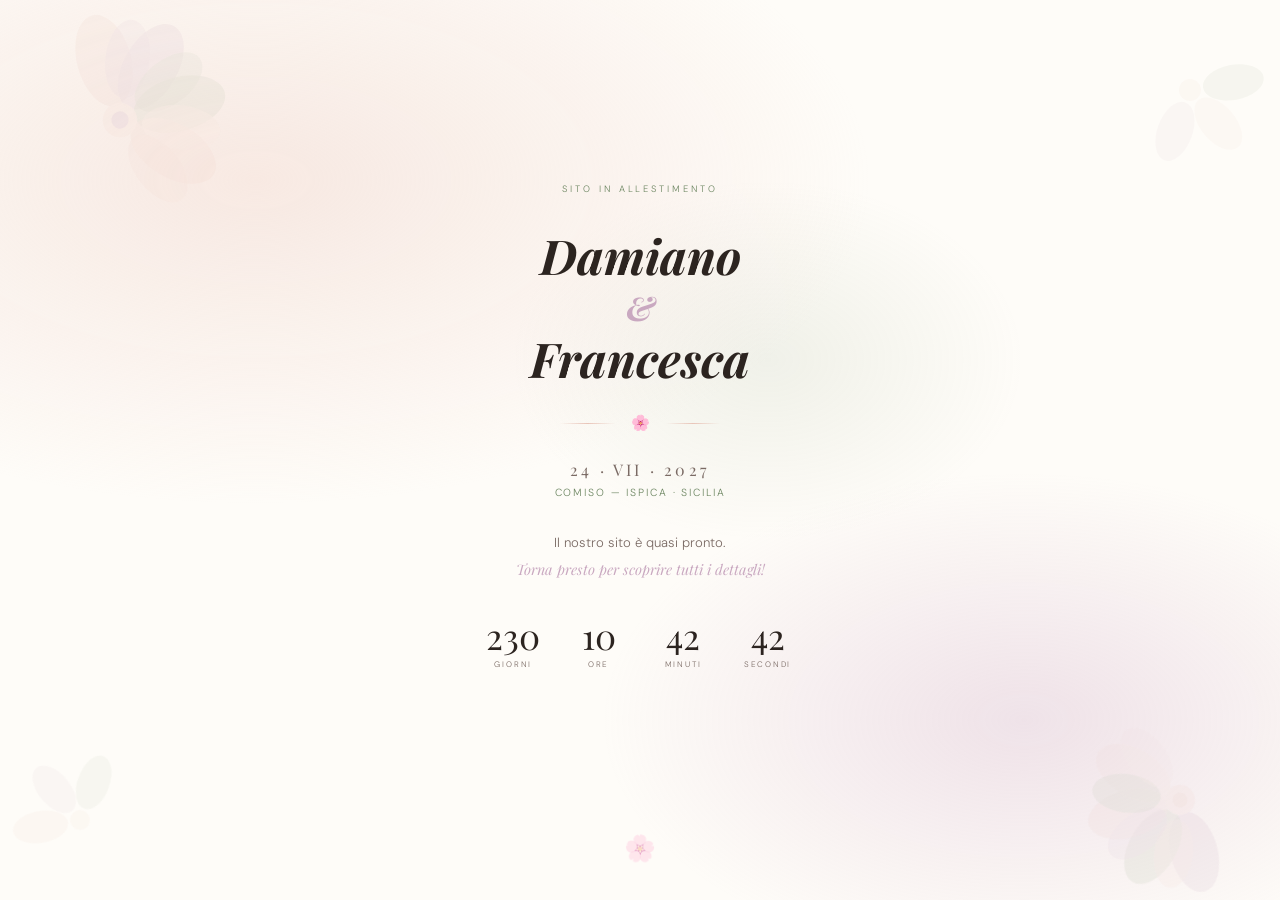
==== commit 2ab434a6: "Add files via upload" ====
--- a/public/index.html
+++ b/public/index.html
@@ -3,209 +3,156 @@
 <head>
 <meta charset="UTF-8"/>
 <meta name="viewport" content="width=device-width, initial-scale=1.0"/>
-<meta name="description" content="Damiano & Francesca — Matrimonio 24 Luglio 2027, Comiso e Ispica"/>
-<title>Damiano & Francesca — 24 · VII · 2027</title>
+<title>Damiano & Francesca — 24 Luglio 2027</title>
 <link rel="preconnect" href="https://fonts.googleapis.com"/>
 <link rel="preconnect" href="https://fonts.gstatic.com" crossorigin/>
-<link href="https://fonts.googleapis.com/css2?family=Playfair+Display:ital,wght@0,400;0,700;1,400;1,700&family=DM+Sans:wght@300;400;500&display=swap" rel="stylesheet"/>
-<link rel="stylesheet" href="css/style.css"/>
-<link rel="stylesheet" href="css/door.css"/>
+<link href="https://fonts.googleapis.com/css2?family=Playfair+Display:ital,wght@0,400;1,400&family=DM+Sans:wght@300;400&display=swap" rel="stylesheet"/>
 <style>
-.hero{min-height:100svh;display:flex;flex-direction:column;align-items:center;justify-content:center;text-align:center;padding:8rem 1.5rem 5rem;position:relative;overflow:hidden}
-.hero::before{content:'';position:absolute;inset:0;background:radial-gradient(ellipse 80% 60% at 30% 20%,rgba(242,217,208,.55) 0%,transparent 65%),radial-gradient(ellipse 60% 50% at 75% 80%,rgba(201,160,192,.3) 0%,transparent 60%),radial-gradient(ellipse 40% 40% at 60% 30%,rgba(155,175,142,.18) 0%,transparent 55%);pointer-events:none}
-.hero-flower{position:absolute;opacity:.18;pointer-events:none}
-.hero-flower--tl{top:-20px;left:-20px;width:260px;transform:rotate(-15deg)}
-.hero-flower--br{bottom:-20px;right:-20px;width:220px;transform:rotate(165deg)}
-.hero-ey{font-size:.6rem;letter-spacing:.34em;text-transform:uppercase;color:var(--sage-dk);margin-bottom:2.2rem;position:relative;z-index:1}
-.hero-names{font-family:var(--fd);font-style:italic;font-weight:400;font-size:clamp(3.8rem,13vw,9.5rem);line-height:.9;color:var(--ink);position:relative;z-index:1}
-.hero-names .amp{display:block;font-size:.55em;color:var(--mauve);margin:.2em 0}
-.hero-petal-rule{display:flex;align-items:center;gap:1rem;margin:2.2rem auto;position:relative;z-index:1;max-width:200px}
-.hero-petal-rule::before,.hero-petal-rule::after{content:'';flex:1;height:1px;background:linear-gradient(to right,transparent,var(--rose),transparent)}
-.hero-date{font-family:var(--fd);font-size:clamp(.95rem,2.5vw,1.35rem);font-weight:400;letter-spacing:.18em;color:var(--mid);position:relative;z-index:1}
-.hero-loc{font-size:.68rem;letter-spacing:.2em;text-transform:uppercase;color:var(--sage-dk);margin-top:.6rem;position:relative;z-index:1}
-.hero-scroll{position:absolute;bottom:2.5rem;left:50%;transform:translateX(-50%);display:flex;flex-direction:column;align-items:center;gap:.5rem;animation:scrollBob 2s ease-in-out infinite;z-index:1}
-.hero-scroll span{font-size:.55rem;letter-spacing:.22em;text-transform:uppercase;color:var(--rose)}
-@keyframes scrollBob{0%,100%{transform:translateX(-50%) translateY(0)}50%{transform:translateX(-50%) translateY(7px)}}
-
-.cd-section{background:linear-gradient(135deg,#2C2420 0%,#3D2E2A 100%);padding:4.5rem 1.5rem;text-align:center;position:relative;overflow:hidden}
-.cd-section::before{content:'';position:absolute;inset:0;background-image:url("data:image/svg+xml,%3Csvg xmlns='http://www.w3.org/2000/svg' width='80' height='80'%3E%3Cellipse cx='40' cy='28' rx='4' ry='7' fill='%23E8C4B8' opacity='.07' transform='rotate(0 40 40)'/%3E%3Cellipse cx='40' cy='28' rx='4' ry='7' fill='%23C9A8C0' opacity='.07' transform='rotate(60 40 40)'/%3E%3Cellipse cx='40' cy='28' rx='4' ry='7' fill='%239BAF8E' opacity='.07' transform='rotate(120 40 40)'/%3E%3C/svg%3E");pointer-events:none}
-.cd-top{font-size:.6rem;letter-spacing:.3em;text-transform:uppercase;color:rgba(201,160,192,.7);margin-bottom:2.5rem;position:relative;z-index:1}
-#cd-wrap{display:flex;justify-content:center;align-items:center;gap:clamp(.8rem,4vw,3.5rem);flex-wrap:wrap;position:relative;z-index:1}
-.cd-unit{display:flex;flex-direction:column;align-items:center;gap:.4rem}
-.cd-num{font-family:var(--fd);font-weight:400;font-size:clamp(2.8rem,8vw,5.5rem);color:#FEFCF8;line-height:1;min-width:2.5ch;text-align:center}
-.cd-lbl{font-size:.55rem;letter-spacing:.22em;text-transform:uppercase;color:rgba(254,252,248,.35)}
-.cd-sep{font-family:var(--fd);font-style:italic;font-size:2.5rem;color:var(--rose);margin-bottom:1.2rem;opacity:.7}
-
-.intro{max-width:580px;margin:0 auto;text-align:center;font-size:1.02rem;color:var(--mid);line-height:1.95}
-.intro em{font-family:var(--fd);font-size:1.2em;font-style:italic;color:var(--mauve)}
-
-.cards{display:grid;grid-template-columns:repeat(auto-fit,minmax(210px,1fr));gap:1px;background:var(--border);border:1px solid var(--border)}
-.lcard{background:var(--milk);padding:2.5rem 1.5rem;text-align:center;display:flex;flex-direction:column;align-items:center;gap:.8rem;cursor:pointer;transition:background .2s,transform .22s}
-.lcard:hover{background:var(--petal);transform:translateY(-4px)}
-.lcard-icon{font-size:2rem}
-.lcard-title{font-family:var(--fd);font-style:italic;font-size:1.25rem;color:var(--ink)}
-.lcard-desc{font-size:.75rem;color:var(--mid);line-height:1.6}
-.lcard-cta{font-size:.6rem;letter-spacing:.18em;text-transform:uppercase;color:var(--sage-dk);border-bottom:1px solid var(--sage);padding-bottom:2px}
-
-.eng{background:var(--petal);border-top:1px solid var(--border);border-bottom:1px solid var(--border)}
-.ph-grid{display:grid;grid-template-columns:repeat(auto-fit,minmax(140px,1fr));gap:1rem}
-.ph-card{border:1.5px dashed rgba(201,160,192,.45);padding:1.8rem 1rem;text-align:center;opacity:.6;background:rgba(254,252,248,.5)}
-.ph-icon{font-size:1.7rem;margin-bottom:.5rem}
-.ph-title{font-family:var(--fd);font-style:italic;font-size:1rem;color:var(--ink)}
-.ph-badge{display:inline-block;margin-top:.5rem;font-size:.52rem;letter-spacing:.18em;text-transform:uppercase;color:var(--mauve);border:1px solid var(--mauve);padding:2px 8px}
+:root{--milk:#FEFCF8;--petal:#F2D9D0;--rose:#E8C4B8;--mauve:#C9A8C0;--sage:#9BAF8E;--sage-dk:#6B8560;--ink:#2C2420;--mid:#7A6A64;--fd:'Playfair Display',Georgia,serif;--fb:'DM Sans',system-ui,sans-serif}
+*,*::before,*::after{box-sizing:border-box;margin:0;padding:0}
+html,body{height:100%}
+body{background:var(--milk);font-family:var(--fb);font-weight:300;min-height:100vh;display:flex;flex-direction:column;align-items:center;justify-content:center;padding:3rem 2rem 6rem;position:relative;overflow:hidden}
+body::before{content:'';position:fixed;inset:0;background:radial-gradient(ellipse 80% 60% at 20% 20%,rgba(242,217,208,.55) 0%,transparent 60%),radial-gradient(ellipse 60% 50% at 80% 80%,rgba(201,160,192,.28) 0%,transparent 55%),radial-gradient(ellipse 40% 40% at 60% 40%,rgba(155,175,142,.14) 0%,transparent 50%);pointer-events:none;z-index:0}
+.flower{position:fixed;pointer-events:none;z-index:0}
+.flower-tl{top:-40px;left:-40px;width:320px;opacity:.18;transform:rotate(-15deg)}
+.flower-br{bottom:-40px;right:-40px;width:280px;opacity:.18;transform:rotate(165deg)}
+.flower-tr{top:-20px;right:-20px;width:220px;opacity:.13;transform:rotate(80deg)}
+.flower-bl{bottom:-20px;left:-20px;width:200px;opacity:.13;transform:rotate(260deg)}
+.card{position:relative;z-index:1;max-width:440px;width:100%;text-align:center;display:flex;flex-direction:column;align-items:center}
+.top-tag{font-size:.58rem;letter-spacing:.32em;text-transform:uppercase;color:var(--sage-dk);margin-bottom:2rem}
+.names{font-family:var(--fd);font-style:italic;font-size:clamp(2.2rem,5vw,3rem);line-height:1.2;color:var(--ink)}
+.names .amp{display:block;font-size:.7em;color:var(--mauve);margin:.08em 0}
+.petal-rule{display:flex;align-items:center;gap:1rem;width:160px;margin:1.6rem 0}
+.petal-rule::before,.petal-rule::after{content:'';flex:1;height:1px;background:linear-gradient(to right,transparent,var(--rose),transparent)}
+.petal-rule span{font-size:.95rem}
+.date{font-family:var(--fd);font-size:1rem;letter-spacing:.2em;color:var(--mid);margin-bottom:.4rem}
+.location{font-size:.65rem;letter-spacing:.18em;text-transform:uppercase;color:var(--sage-dk);margin-bottom:2rem}
+.coming-soon{font-size:.82rem;color:var(--mid);line-height:1.85;margin-bottom:2.2rem}
+.coming-soon em{font-family:var(--fd);font-size:1.1em;font-style:italic;color:var(--mauve)}
+.mini-cd{display:flex;justify-content:center;gap:2rem;flex-wrap:wrap}
+.mini-cd-unit{display:flex;flex-direction:column;align-items:center;gap:.35rem;min-width:48px}
+.mini-cd-num{font-family:var(--fd);font-size:2.2rem;font-weight:400;color:var(--ink);line-height:1;text-align:center;min-width:2.5ch}
+.mini-cd-lbl{font-size:.5rem;letter-spacing:.22em;text-transform:uppercase;color:var(--mid)}
+.secret-area{position:fixed;bottom:2rem;left:50%;transform:translateX(-50%);z-index:10;display:flex;flex-direction:column;align-items:center;gap:.8rem}
+.secret-trigger{font-size:1.6rem;cursor:pointer;opacity:.35;transition:opacity .3s,transform .3s;background:none;border:none;padding:.4rem;line-height:1}
+.secret-trigger:hover{opacity:.7;transform:scale(1.15)}
+.secret-form{display:none;flex-direction:column;align-items:center;gap:.7rem;background:rgba(254,252,248,.96);padding:1.2rem 1.5rem;border:1px solid rgba(201,160,192,.3);backdrop-filter:blur(8px)}
+.secret-form.visible{display:flex}
+.secret-input{width:200px;padding:.65rem 1rem;border:1px solid rgba(201,160,192,.4);background:transparent;font-family:var(--fb);font-size:.88rem;color:var(--ink);text-align:center;border-radius:0;outline:none;transition:border-color .2s}
+.secret-input:focus{border-color:var(--mauve)}
+.secret-input::placeholder{color:rgba(122,106,100,.4)}
+.secret-btn{padding:.55rem 1.6rem;background:linear-gradient(135deg,var(--mauve),var(--rose));color:var(--milk);border:none;cursor:pointer;font-family:var(--fb);font-size:.6rem;font-weight:500;letter-spacing:.2em;text-transform:uppercase;transition:opacity .2s}
+.secret-btn:hover{opacity:.88}
+.secret-err{font-size:.68rem;color:#c0392b;display:none}
 </style>
 </head>
 <body>
 
-<canvas id="petal-canvas"></canvas>
+<svg class="flower flower-tl" viewBox="0 0 260 260" fill="none">
+  <ellipse cx="130" cy="80" rx="22" ry="38" fill="#E8C4B8" opacity=".7" transform="rotate(0 130 130)"/>
+  <ellipse cx="130" cy="80" rx="22" ry="38" fill="#C9A8C0" opacity=".6" transform="rotate(45 130 130)"/>
+  <ellipse cx="130" cy="80" rx="22" ry="38" fill="#9BAF8E" opacity=".5" transform="rotate(90 130 130)"/>
+  <ellipse cx="130" cy="80" rx="22" ry="38" fill="#E8C4B8" opacity=".6" transform="rotate(135 130 130)"/>
+  <ellipse cx="130" cy="80" rx="18" ry="32" fill="#C9A8C0" opacity=".4" transform="rotate(22 130 130)"/>
+  <ellipse cx="130" cy="80" rx="18" ry="32" fill="#9BAF8E" opacity=".4" transform="rotate(67 130 130)"/>
+  <ellipse cx="130" cy="80" rx="18" ry="32" fill="#F2D9D0" opacity=".5" transform="rotate(112 130 130)"/>
+  <ellipse cx="130" cy="80" rx="18" ry="32" fill="#E8C4B8" opacity=".4" transform="rotate(157 130 130)"/>
+  <circle cx="130" cy="130" r="14" fill="#F2D9D0" opacity=".9"/>
+  <circle cx="130" cy="130" r="7" fill="#C9A8C0"/>
+</svg>
+<svg class="flower flower-br" viewBox="0 0 260 260" fill="none">
+  <ellipse cx="130" cy="80" rx="22" ry="38" fill="#C9A8C0" opacity=".7" transform="rotate(0 130 130)"/>
+  <ellipse cx="130" cy="80" rx="22" ry="38" fill="#9BAF8E" opacity=".6" transform="rotate(45 130 130)"/>
+  <ellipse cx="130" cy="80" rx="22" ry="38" fill="#E8C4B8" opacity=".5" transform="rotate(90 130 130)"/>
+  <ellipse cx="130" cy="80" rx="22" ry="38" fill="#F2D9D0" opacity=".6" transform="rotate(135 130 130)"/>
+  <ellipse cx="130" cy="80" rx="18" ry="32" fill="#E8C4B8" opacity=".4" transform="rotate(22 130 130)"/>
+  <ellipse cx="130" cy="80" rx="18" ry="32" fill="#C9A8C0" opacity=".4" transform="rotate(67 130 130)"/>
+  <ellipse cx="130" cy="80" rx="18" ry="32" fill="#9BAF8E" opacity=".5" transform="rotate(112 130 130)"/>
+  <ellipse cx="130" cy="80" rx="18" ry="32" fill="#F2D9D0" opacity=".4" transform="rotate(157 130 130)"/>
+  <circle cx="130" cy="130" r="14" fill="#F2D9D0" opacity=".9"/>
+  <circle cx="130" cy="130" r="7" fill="#E8C4B8"/>
+</svg>
+<svg class="flower flower-tr" viewBox="0 0 200 200" fill="none">
+  <ellipse cx="100" cy="60" rx="16" ry="28" fill="#9BAF8E" opacity=".6" transform="rotate(0 100 100)"/>
+  <ellipse cx="100" cy="60" rx="16" ry="28" fill="#E8C4B8" opacity=".5" transform="rotate(60 100 100)"/>
+  <ellipse cx="100" cy="60" rx="16" ry="28" fill="#C9A8C0" opacity=".5" transform="rotate(120 100 100)"/>
+  <circle cx="100" cy="100" r="10" fill="#F2D9D0" opacity=".9"/>
+</svg>
+<svg class="flower flower-bl" viewBox="0 0 200 200" fill="none">
+  <ellipse cx="100" cy="60" rx="16" ry="28" fill="#E8C4B8" opacity=".6" transform="rotate(0 100 100)"/>
+  <ellipse cx="100" cy="60" rx="16" ry="28" fill="#C9A8C0" opacity=".5" transform="rotate(60 100 100)"/>
+  <ellipse cx="100" cy="60" rx="16" ry="28" fill="#9BAF8E" opacity=".5" transform="rotate(120 100 100)"/>
+  <circle cx="100" cy="100" r="10" fill="#F2D9D0" opacity=".9"/>
+</svg>
 
-<div id="door">
-  <div class="door-half door-half--l">
-    <div class="door-inner">
-      <span class="door-name">Damiano</span>
-      <span class="door-sub">24 · VII · 2027</span>
-    </div>
-  </div>
-  <span class="door-amp">&amp;</span>
-  <div class="door-half door-half--r">
-    <div class="door-inner">
-      <span class="door-name">Francesca</span>
-      <span class="door-sub">Sicilia</span>
-    </div>
-  </div>
-  <div class="door-cta">
-    <span class="door-cta-txt">Apri l'invito</span>
-    <button class="door-cta-ring" id="door-cta-btn" aria-label="Apri">
-      <svg viewBox="0 0 24 24"><polyline points="18 15 12 9 6 15"/></svg>
-    </button>
+<div class="card">
+  <span class="top-tag">Sito in allestimento</span>
+  <h1 class="names">Damiano<span class="amp">&amp;</span>Francesca</h1>
+  <div class="petal-rule"><span>🌸</span></div>
+  <p class="date">24 &middot; VII &middot; 2027</p>
+  <p class="location">Comiso &mdash; Ispica &middot; Sicilia</p>
+  <p class="coming-soon">Il nostro sito è quasi pronto.<br><em>Torna presto per scoprire tutti i dettagli!</em></p>
+  <div class="mini-cd">
+    <div class="mini-cd-unit"><span class="mini-cd-num" id="cd-d">000</span><span class="mini-cd-lbl">Giorni</span></div>
+    <div class="mini-cd-unit"><span class="mini-cd-num" id="cd-h">00</span><span class="mini-cd-lbl">Ore</span></div>
+    <div class="mini-cd-unit"><span class="mini-cd-num" id="cd-m">00</span><span class="mini-cd-lbl">Minuti</span></div>
+    <div class="mini-cd-unit"><span class="mini-cd-num" id="cd-s">00</span><span class="mini-cd-lbl">Secondi</span></div>
   </div>
 </div>
 
-<nav class="nav">
-  <a class="nav-brand" href="index.html">D <span>&amp;</span> F</a>
-  <button class="nav-toggle" aria-label="Menu"><span></span><span></span><span></span></button>
-  <ul class="nav-links">
-    <li><a href="index.html">Home</a></li>
-    <li><a href="pages/info.html">Informazioni</a></li>
-    <li><a href="pages/rsvp.html">RSVP</a></li>
-    <li><a href="pages/regali.html">Regali</a></li>
-    <li><a href="pages/album.html">Album</a></li>
-    <li><a href="pages/giochi.html">Giochi</a></li>
-  </ul>
-</nav>
-
-<section class="hero">
-  <svg class="hero-flower hero-flower--tl" viewBox="0 0 260 260" fill="none" xmlns="http://www.w3.org/2000/svg">
-    <ellipse cx="130" cy="80" rx="22" ry="38" fill="#E8C4B8" opacity=".6" transform="rotate(0 130 130)"/>
-    <ellipse cx="130" cy="80" rx="22" ry="38" fill="#C9A8C0" opacity=".5" transform="rotate(45 130 130)"/>
-    <ellipse cx="130" cy="80" rx="22" ry="38" fill="#9BAF8E" opacity=".4" transform="rotate(90 130 130)"/>
-    <ellipse cx="130" cy="80" rx="22" ry="38" fill="#E8C4B8" opacity=".5" transform="rotate(135 130 130)"/>
-    <ellipse cx="130" cy="80" rx="18" ry="32" fill="#C9A8C0" opacity=".35" transform="rotate(22 130 130)"/>
-    <ellipse cx="130" cy="80" rx="18" ry="32" fill="#9BAF8E" opacity=".35" transform="rotate(67 130 130)"/>
-    <ellipse cx="130" cy="80" rx="18" ry="32" fill="#F2D9D0" opacity=".45" transform="rotate(112 130 130)"/>
-    <ellipse cx="130" cy="80" rx="18" ry="32" fill="#E8C4B8" opacity=".35" transform="rotate(157 130 130)"/>
-    <circle cx="130" cy="130" r="14" fill="#F2D9D0" opacity=".8"/>
-    <circle cx="130" cy="130" r="7" fill="#C9A8C0" opacity=".9"/>
-  </svg>
-  <svg class="hero-flower hero-flower--br" viewBox="0 0 220 220" fill="none" xmlns="http://www.w3.org/2000/svg">
-    <ellipse cx="110" cy="65" rx="18" ry="32" fill="#C9A8C0" opacity=".6" transform="rotate(0 110 110)"/>
-    <ellipse cx="110" cy="65" rx="18" ry="32" fill="#9BAF8E" opacity=".5" transform="rotate(60 110 110)"/>
-    <ellipse cx="110" cy="65" rx="18" ry="32" fill="#E8C4B8" opacity=".55" transform="rotate(120 110 110)"/>
-    <ellipse cx="110" cy="65" rx="14" ry="26" fill="#F2D9D0" opacity=".4" transform="rotate(30 110 110)"/>
-    <ellipse cx="110" cy="65" rx="14" ry="26" fill="#C9A8C0" opacity=".4" transform="rotate(90 110 110)"/>
-    <ellipse cx="110" cy="65" rx="14" ry="26" fill="#9BAF8E" opacity=".4" transform="rotate(150 110 110)"/>
-    <circle cx="110" cy="110" r="12" fill="#F2D9D0" opacity=".85"/>
-    <circle cx="110" cy="110" r="6" fill="#E8C4B8" opacity=".9"/>
-  </svg>
-
-  <p class="hero-ey">Vi invitiamo al nostro matrimonio</p>
-  <h1 class="hero-names">
-    Damiano
-    <span class="amp">&amp;</span>
-    Francesca
-  </h1>
-  <div class="hero-petal-rule"></div>
-  <p class="hero-date">24 &middot; VII &middot; 2027</p>
-  <p class="hero-loc">Comiso &mdash; Ispica &middot; Sicilia</p>
-  <div class="hero-scroll" aria-hidden="true">
-    <span>scopri</span>
-    <svg width="16" height="22" viewBox="0 0 16 22" fill="none">
-      <rect x="1" y="1" width="14" height="20" rx="7" stroke="#C9A8C0" stroke-width="1.2"/>
-      <circle cx="8" cy="7" r="2" fill="#C9A8C0">
-        <animate attributeName="cy" values="7;13;7" dur="1.8s" repeatCount="indefinite"/>
-        <animate attributeName="opacity" values="1;0.3;1" dur="1.8s" repeatCount="indefinite"/>
-      </circle>
-    </svg>
-  </div>
-</section>
-
-<div class="cd-section">
-  <p class="cd-top">Al grande giorno mancano</p>
-  <div id="cd-wrap">
-    <div class="cd-unit"><span class="cd-num" id="cd-d">000</span><span class="cd-lbl">Giorni</span></div>
-    <span class="cd-sep">·</span>
-    <div class="cd-unit"><span class="cd-num" id="cd-h">00</span><span class="cd-lbl">Ore</span></div>
-    <span class="cd-sep">·</span>
-    <div class="cd-unit"><span class="cd-num" id="cd-m">00</span><span class="cd-lbl">Minuti</span></div>
-    <span class="cd-sep">·</span>
-    <div class="cd-unit"><span class="cd-num" id="cd-s">00</span><span class="cd-lbl">Secondi</span></div>
+<div class="secret-area">
+  <button class="secret-trigger" id="secret-trigger">🌸</button>
+  <div class="secret-form" id="secret-form">
+    <input class="secret-input" type="password" id="secret-input" placeholder="password" autocomplete="off"/>
+    <button class="secret-btn" id="secret-btn">Entra</button>
+    <span class="secret-err" id="secret-err">Password errata</span>
   </div>
 </div>
 
-<section class="section reveal">
-  <div class="section-header">
-    <span class="section-tag">La nostra storia</span>
-    <h2 class="section-title">Due vite, un unico giorno</h2>
-    <div class="floral-rule"><span>🌿</span></div>
-  </div>
-  <div class="intro">
-    <p>C'è un momento preciso in cui capisci che quella persona è la tua casa. Per noi è successo qui, in questa terra di sole e sale, tra i profumi della Sicilia.</p>
-    <br>
-    <p><em>Ora vogliamo condividere questo giorno con le persone che amiamo di più.</em></p>
-    <br>
-    <p>Vi aspettiamo il <strong>24 luglio 2027</strong> per celebrare insieme l'inizio di tutto quello che verrà.</p>
-  </div>
-</section>
+<script>
+// COUNTDOWN
+(function(){
+  const T=new Date('2027-07-24T11:00:00').getTime();
+  const pad=(n,l=2)=>String(n).padStart(l,'0');
+  function tick(){
+    const d=T-Date.now(); if(d<=0) return;
+    document.getElementById('cd-d').textContent=pad(Math.floor(d/86400000),3);
+    document.getElementById('cd-h').textContent=pad(Math.floor(d%86400000/3600000));
+    document.getElementById('cd-m').textContent=pad(Math.floor(d%3600000/60000));
+    document.getElementById('cd-s').textContent=pad(Math.floor(d%60000/1000));
+  }
+  tick(); setInterval(tick,1000);
+})();
 
-<section class="section reveal" style="padding-top:0">
-  <div class="cards">
-    <a class="lcard" href="pages/info.html"><span class="lcard-icon">📍</span><span class="lcard-title">Informazioni</span><span class="lcard-desc">Cerimonia, ricevimento e programma</span><span class="lcard-cta">Scopri →</span></a>
-    <a class="lcard" href="pages/rsvp.html"><span class="lcard-icon">✉️</span><span class="lcard-title">RSVP</span><span class="lcard-desc">Conferma entro il 30 Aprile 2027</span><span class="lcard-cta">Rispondi →</span></a>
-    <a class="lcard" href="pages/regali.html"><span class="lcard-icon">🎁</span><span class="lcard-title">Regali</span><span class="lcard-desc">Lista nozze e viaggio di nozze</span><span class="lcard-cta">Vedi →</span></a>
-    <a class="lcard" href="pages/album.html"><span class="lcard-icon">📷</span><span class="lcard-title">Album</span><span class="lcard-desc">La nostra storia in immagini</span><span class="lcard-cta">Guarda →</span></a>
-  </div>
-</section>
+// PASSWORD
+const PASSWORD = 'damianofrancesca9298';
 
-<section class="section eng reveal">
-  <div class="section-header">
-    <span class="section-tag">Prossimamente</span>
-    <h2 class="section-title">Giochi & sorprese</h2>
-    <div class="floral-rule"><span>🌸</span></div>
-  </div>
-  <div class="ph-grid">
-    <div class="ph-card"><div class="ph-icon">🔮</div><div class="ph-title">Fantasposi</div><span class="ph-badge">Coming soon</span></div>
-    <div class="ph-card"><div class="ph-icon">🎯</div><div class="ph-title">Challenges</div><span class="ph-badge">Coming soon</span></div>
-    <div class="ph-card"><div class="ph-icon">🧠</div><div class="ph-title">Quiz Sposi</div><span class="ph-badge">Coming soon</span></div>
-    <div class="ph-card"><div class="ph-icon">🎙️</div><div class="ph-title">Audio Capsule</div><span class="ph-badge">Coming soon</span></div>
-    <div class="ph-card"><div class="ph-icon">📡</div><div class="ph-title">Live Radar</div><span class="ph-badge">Coming soon</span></div>
-  </div>
-</section>
+// se già autenticato vai direttamente
+if(sessionStorage.getItem('preview')==='1') window.location.replace('home.html');
 
-<footer class="site-footer">
-  <div class="fn">Damiano & Francesca</div>
-  <p>24 Luglio 2027 &nbsp;·&nbsp; Comiso &amp; Ispica, Sicilia</p>
-  <ul class="fl">
-    <li><a href="pages/info.html">Informazioni</a></li>
-    <li><a href="pages/rsvp.html">RSVP</a></li>
-    <li><a href="pages/regali.html">Regali</a></li>
-    <li><a href="pages/album.html">Album</a></li>
-    <li><a href="pages/giochi.html">Giochi</a></li>
-  </ul>
-  <p style="margin-top:1.5rem;font-size:.56rem">Fatto con 🌸 in Sicilia</p>
-</footer>
+// clicca 3 volte il fiore per aprire il form
+let clicks=0;
+document.getElementById('secret-trigger').addEventListener('click',()=>{
+  clicks++;
+  if(clicks>=3){ document.getElementById('secret-form').classList.add('visible'); document.getElementById('secret-input').focus(); clicks=0; }
+});
 
-<script src="js/door.js"></script>
-<script src="js/countdown.js"></script>
-<script src="js/nav.js"></script>
+function tryEnter(){
+  const val=document.getElementById('secret-input').value;
+  if(val===PASSWORD){
+    sessionStorage.setItem('preview','1');
+    window.location.replace('home.html');
+  } else {
+    document.getElementById('secret-err').style.display='block';
+    document.getElementById('secret-input').value='';
+    document.getElementById('secret-input').focus();
+  }
+}
+document.getElementById('secret-btn').addEventListener('click',tryEnter);
+document.getElementById('secret-input').addEventListener('keydown',e=>{
+  if(e.key==='Enter') tryEnter();
+  document.getElementById('secret-err').style.display='none';
+});
+</script>
 </body>
 </html>
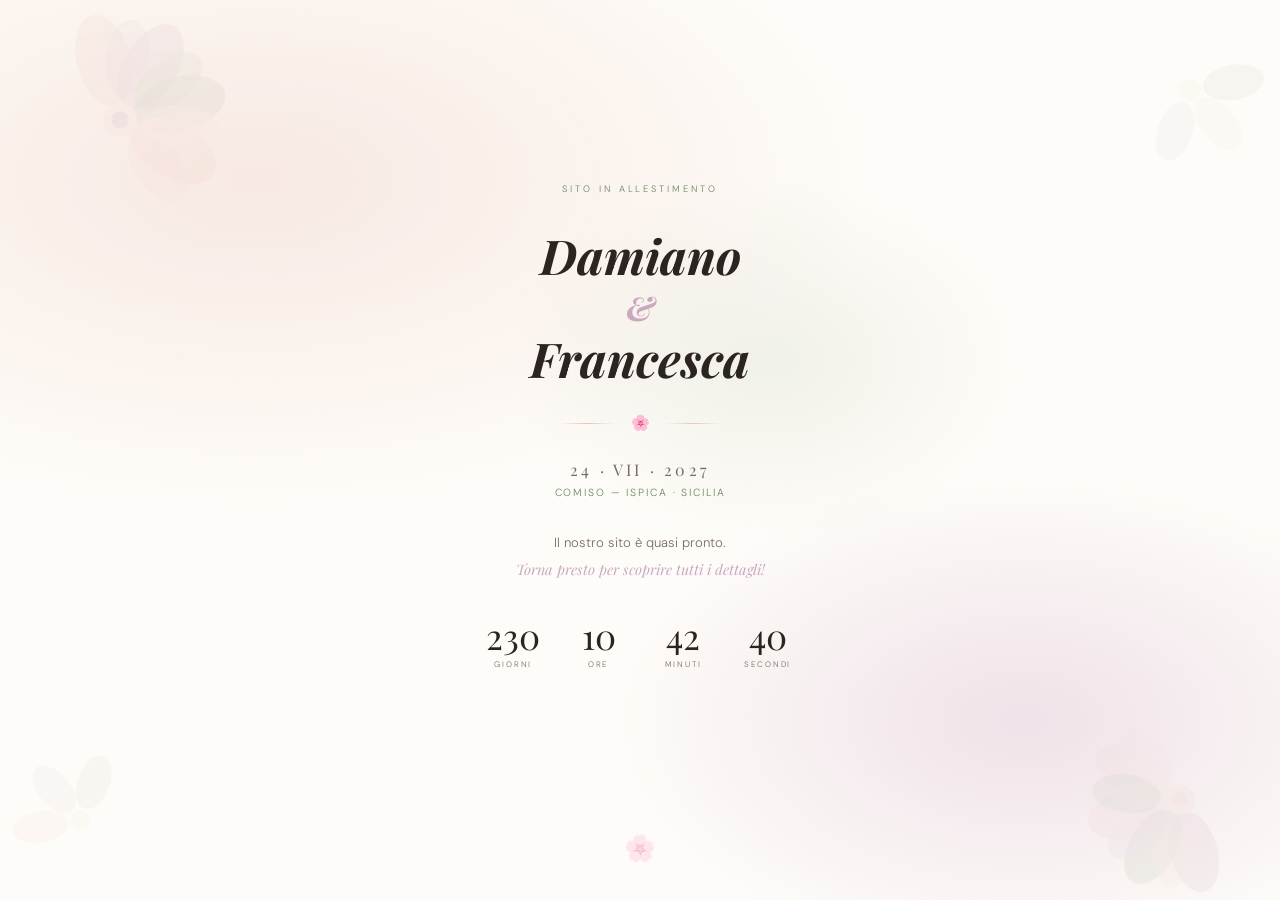
==== commit 38fd75f6: "Update index.html" ====
--- a/public/index.html
+++ b/public/index.html
@@ -4,6 +4,21 @@
 <meta charset="UTF-8"/>
 <meta name="viewport" content="width=device-width, initial-scale=1.0"/>
 <title>Damiano & Francesca — 24 Luglio 2027</title>
+
+<link rel="icon" type="image/svg+xml" href="favicon.svg"/>
+<link rel="icon" type="image/png" sizes="32x32" href="favicon-32.png"/>
+<link rel="apple-touch-icon" href="apple-touch-icon.png"/>
+
+<meta property="og:type" content="website"/>
+<meta property="og:title" content="Damiano & Francesca — 24 Luglio 2027"/>
+<meta property="og:description" content="Vi invitiamo al nostro matrimonio — Comiso e Ispica, Sicilia."/>
+<meta property="og:image" content="assets/og-image.jpg"/>
+<meta property="og:image:width" content="1200"/>
+<meta property="og:image:height" content="630"/>
+<meta name="twitter:card" content="summary_large_image"/>
+<meta name="twitter:title" content="Damiano & Francesca — 24 Luglio 2027"/>
+<meta name="twitter:image" content="assets/og-image.jpg"/>
+
 <link rel="preconnect" href="https://fonts.googleapis.com"/>
 <link rel="preconnect" href="https://fonts.gstatic.com" crossorigin/>
 <link href="https://fonts.googleapis.com/css2?family=Playfair+Display:ital,wght@0,400;1,400&family=DM+Sans:wght@300;400&display=swap" rel="stylesheet"/>
